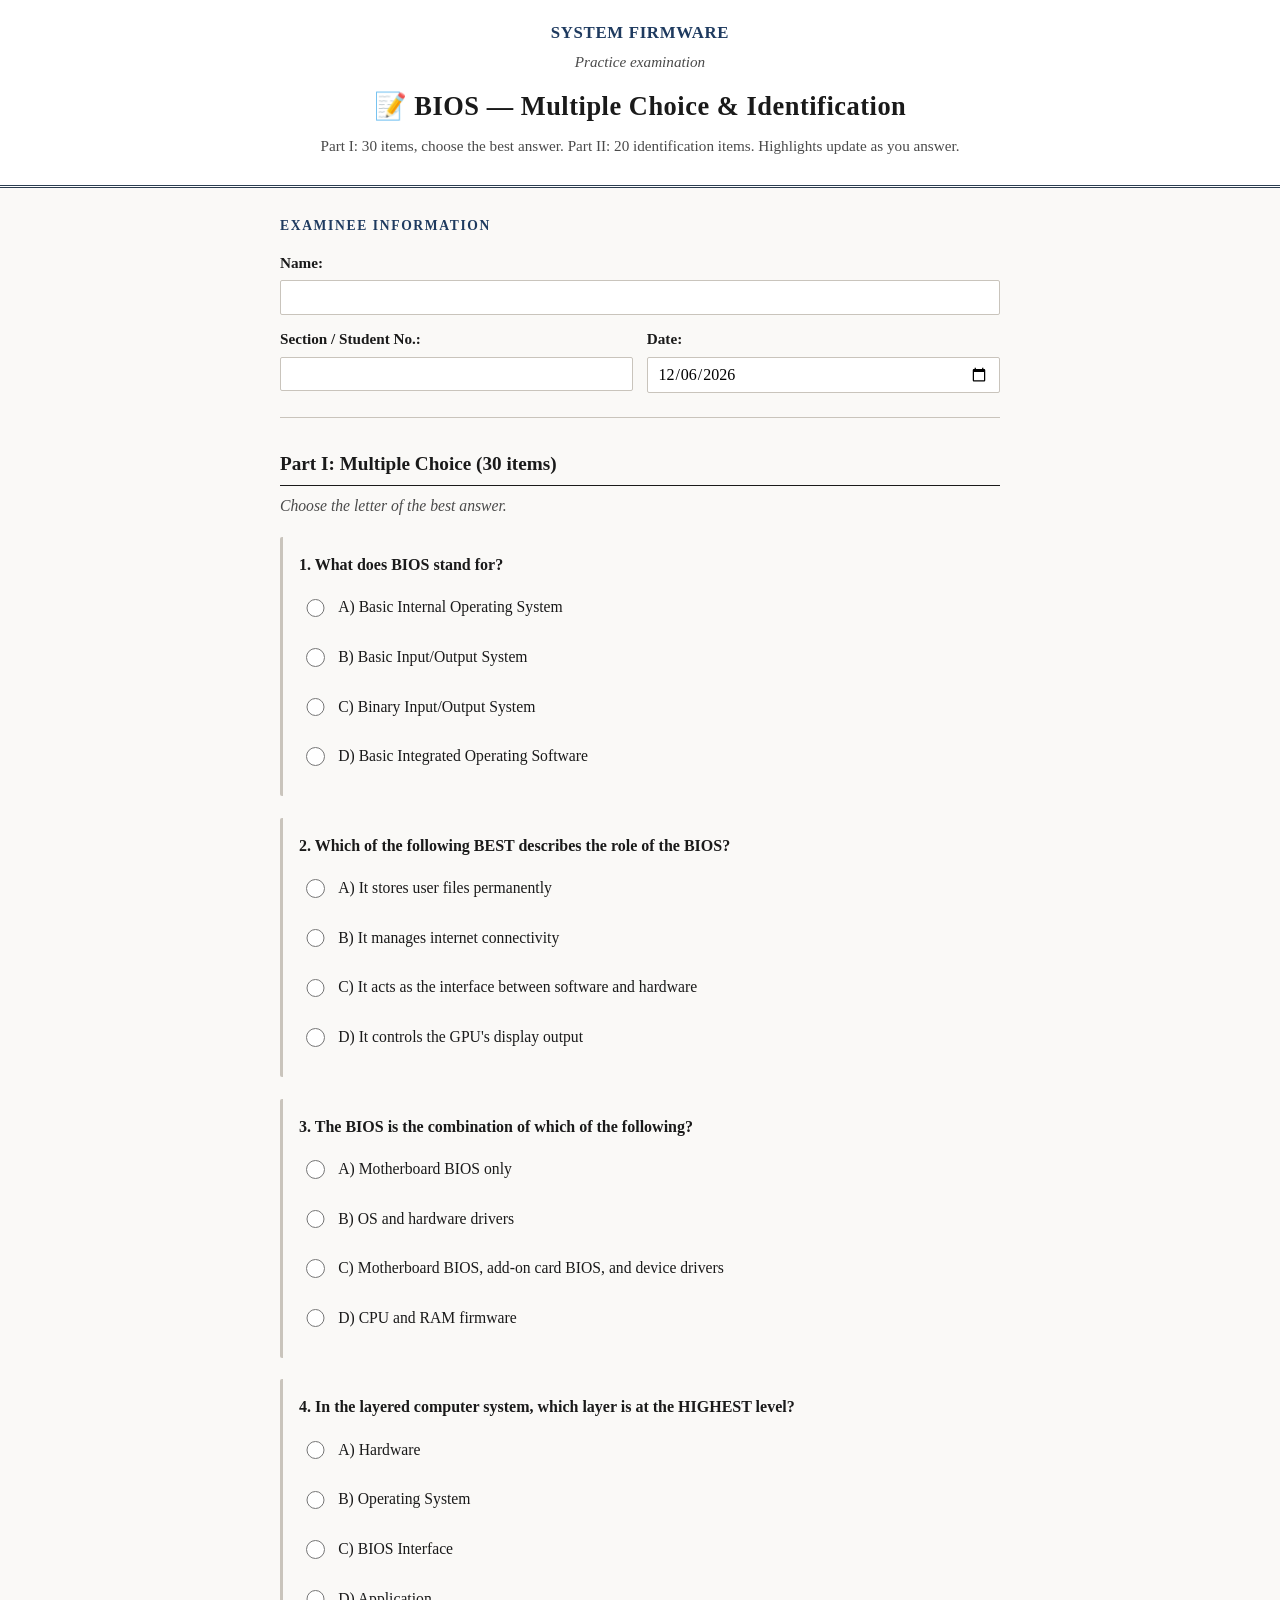
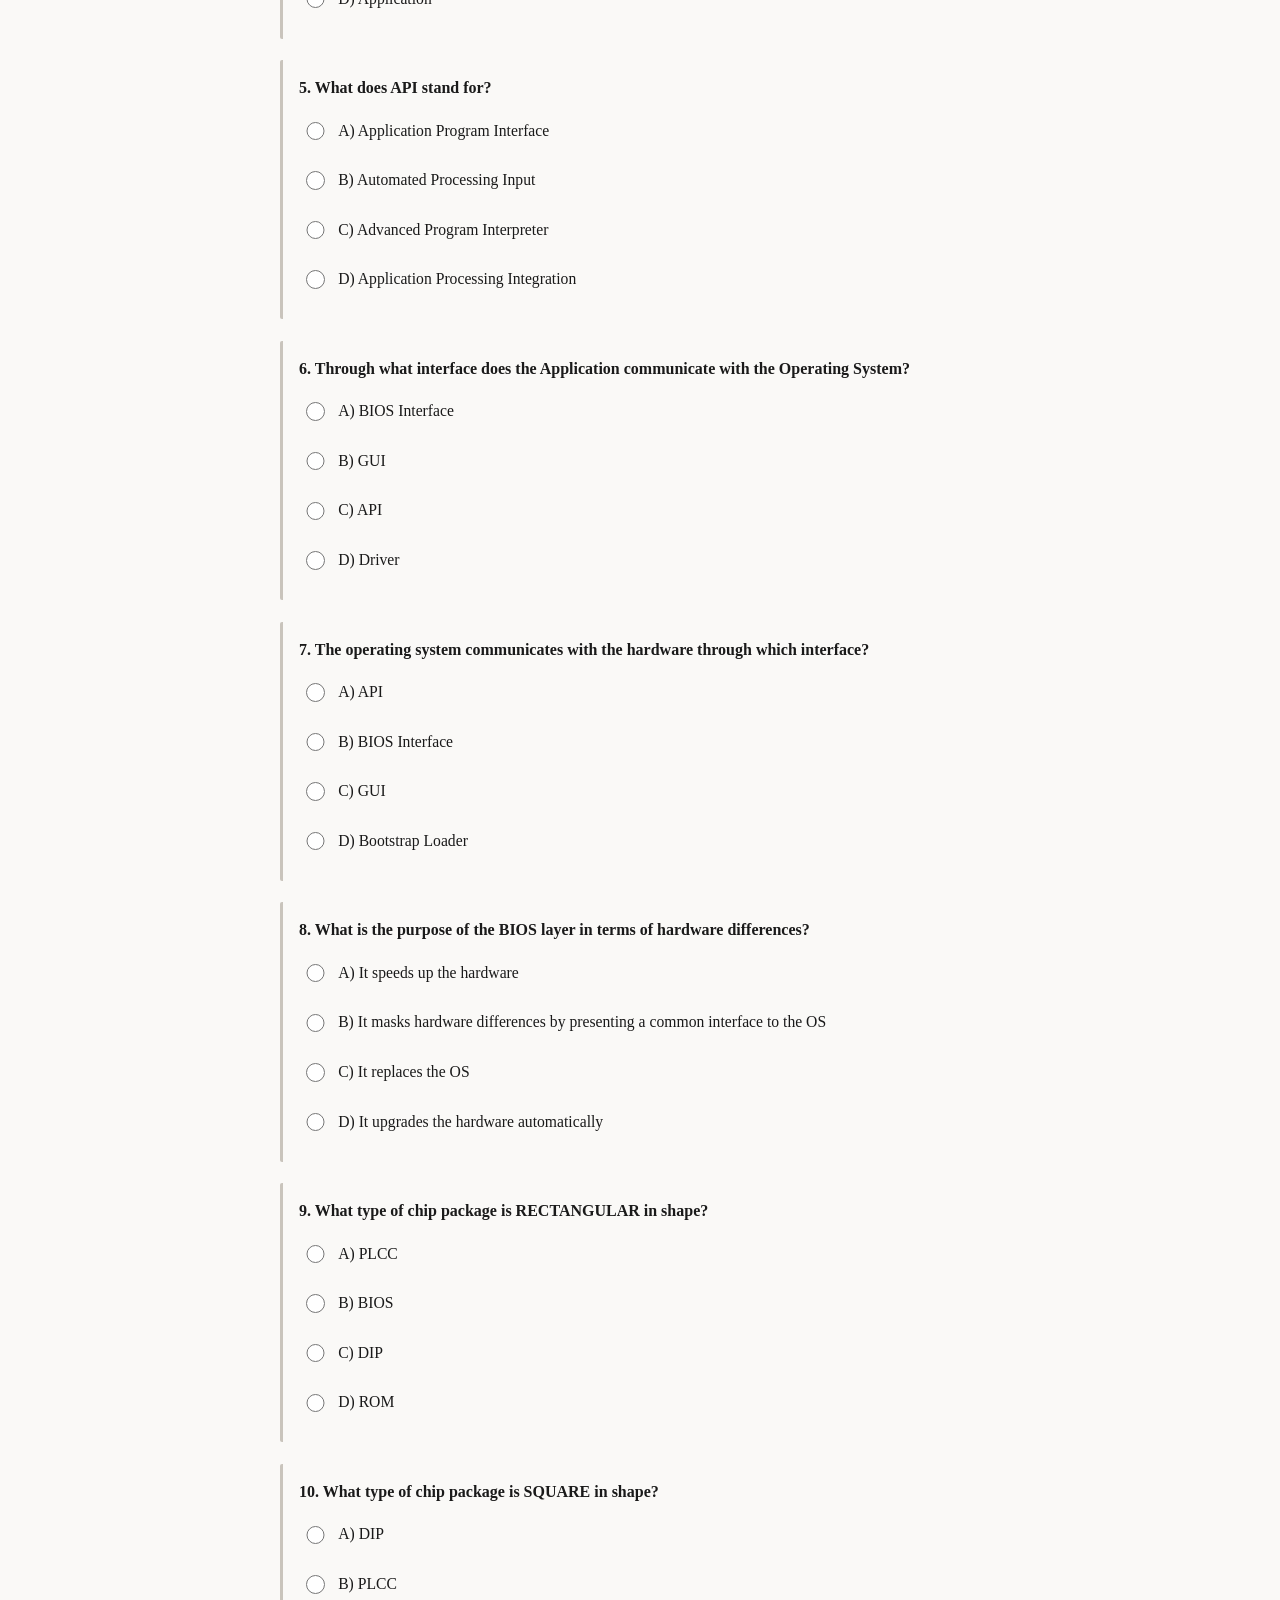
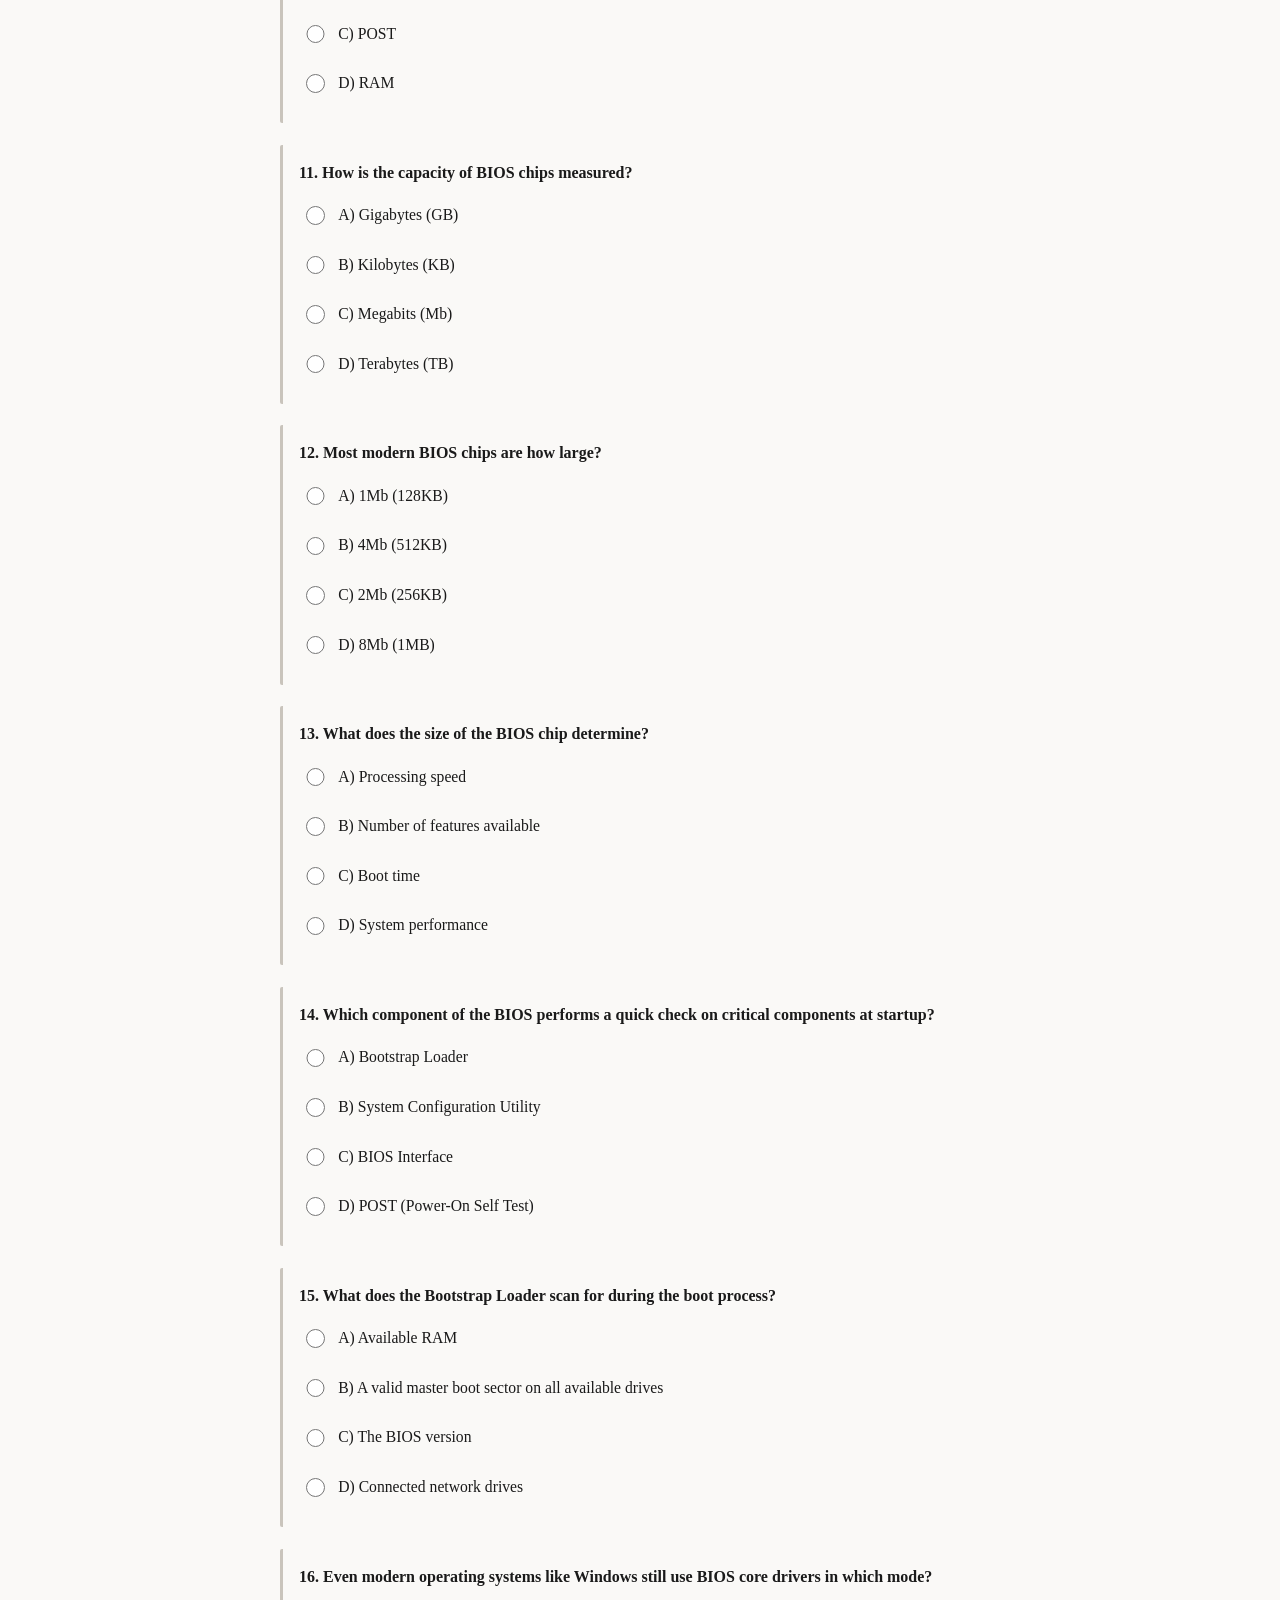
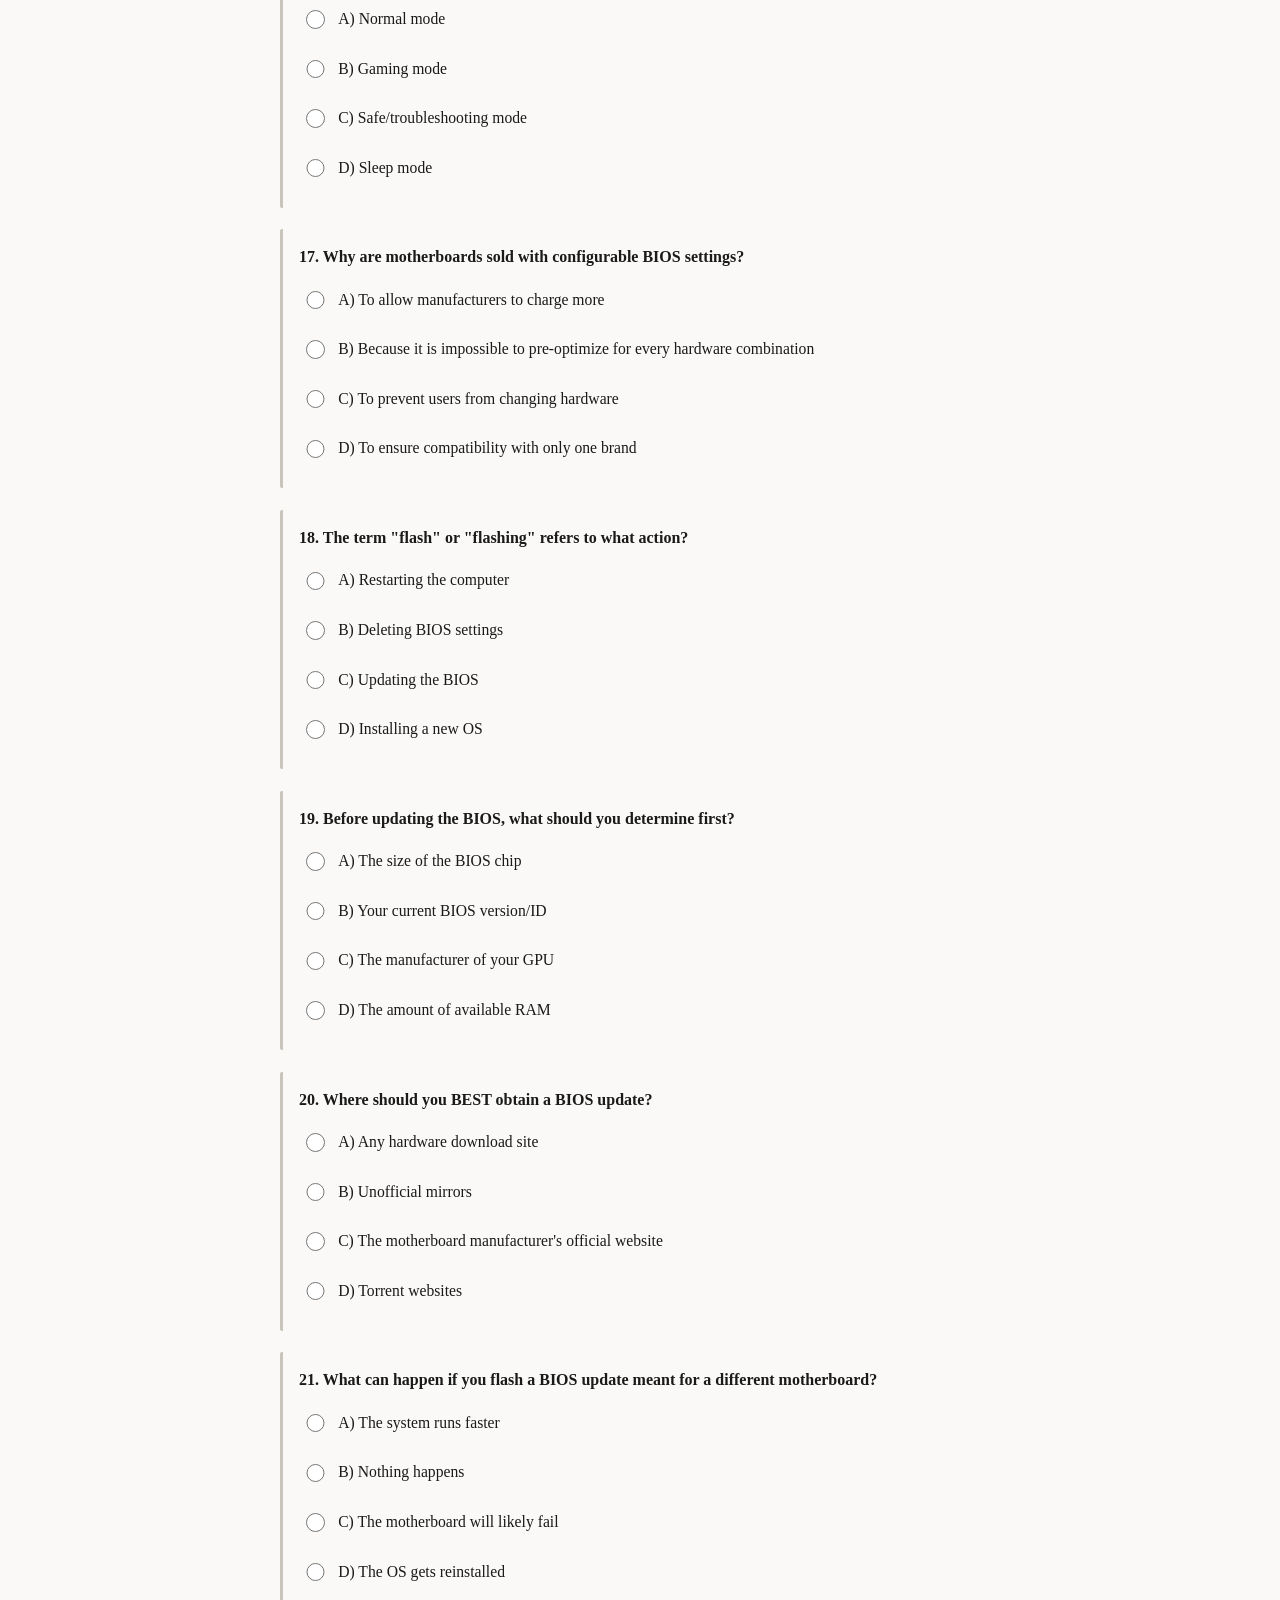
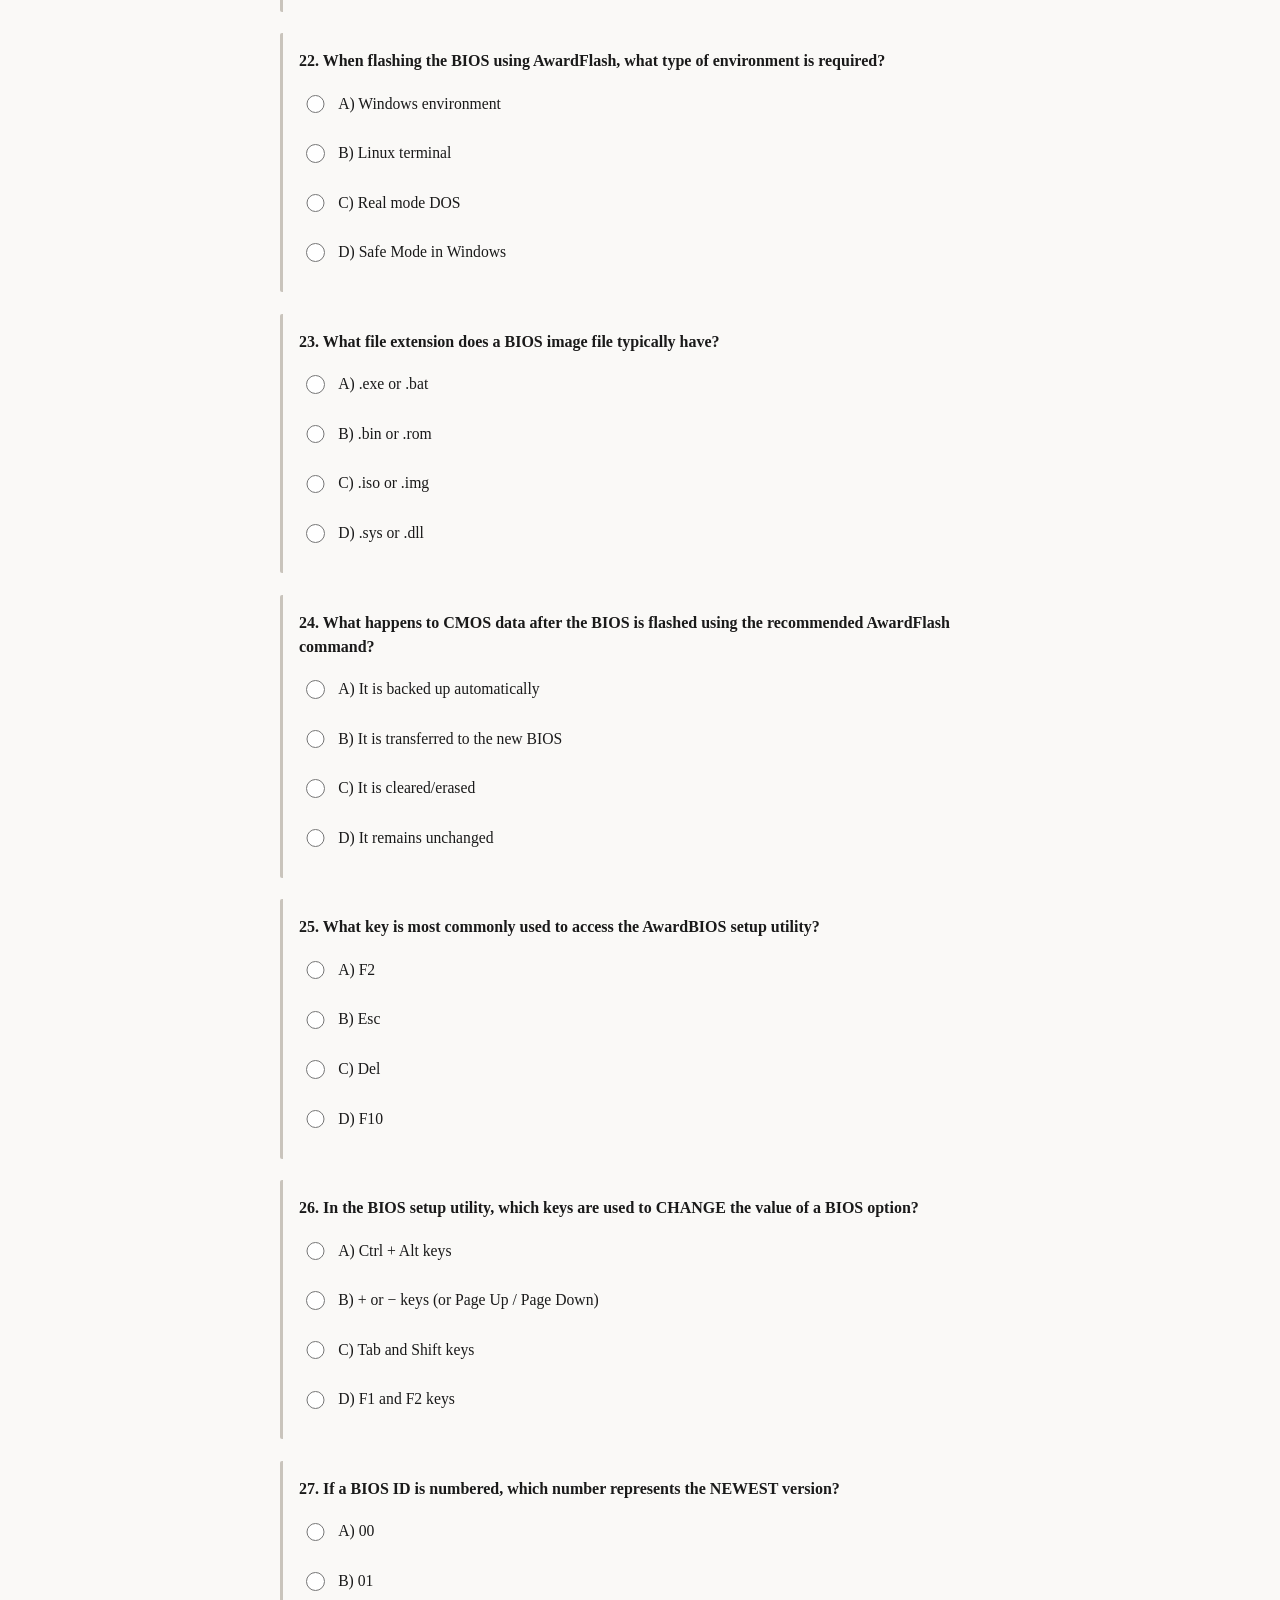
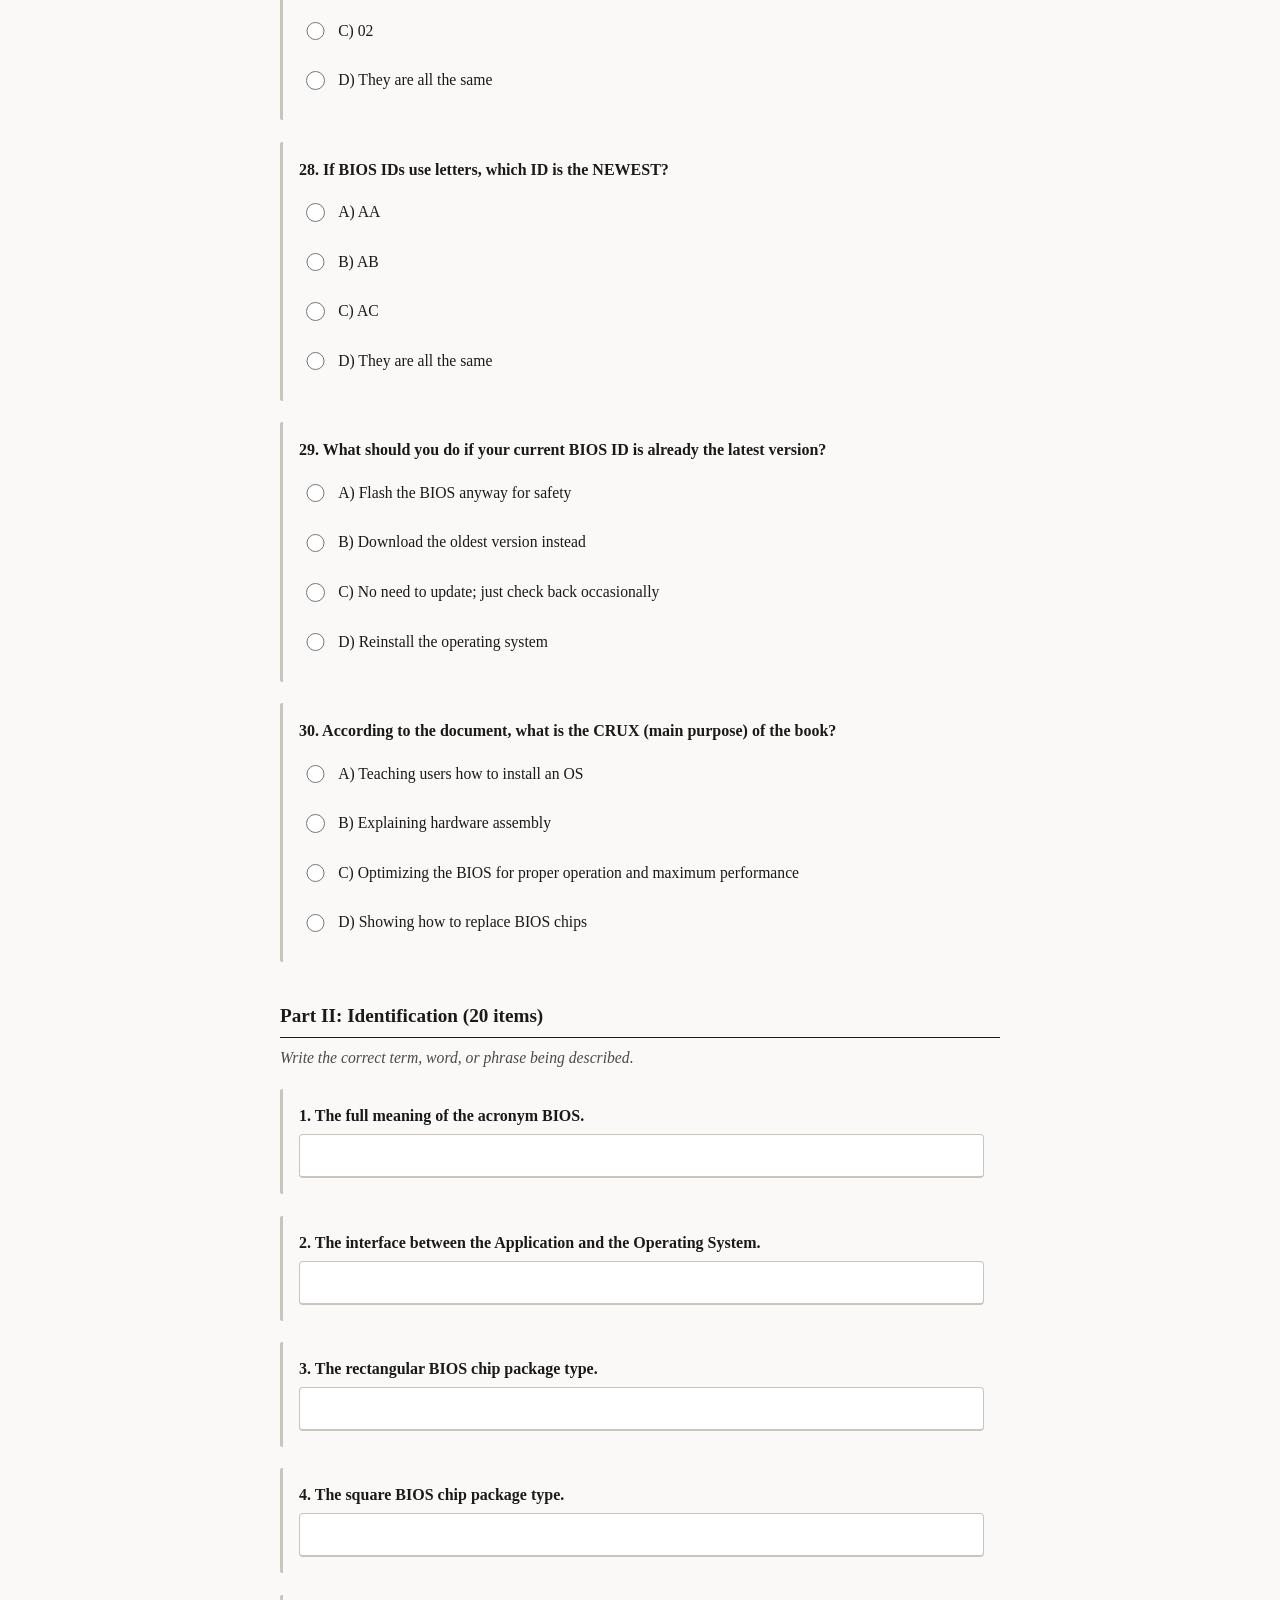
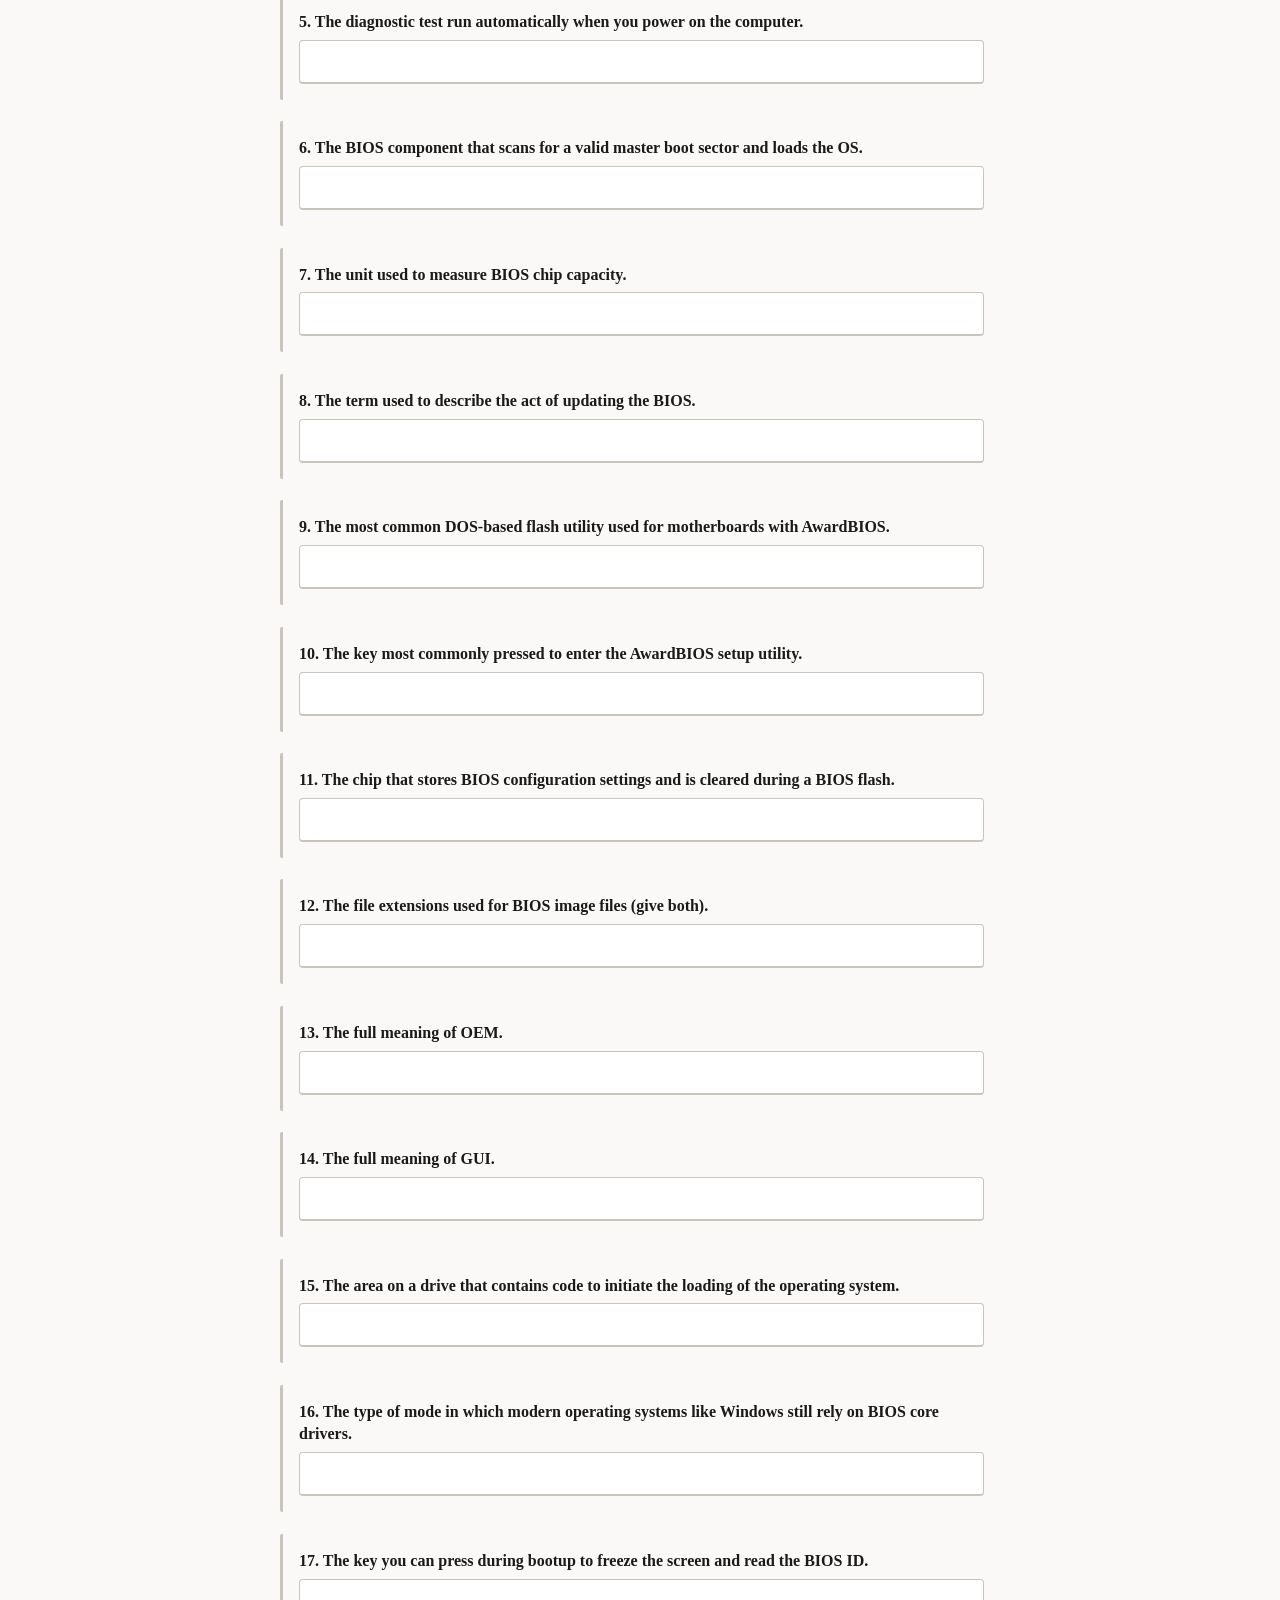
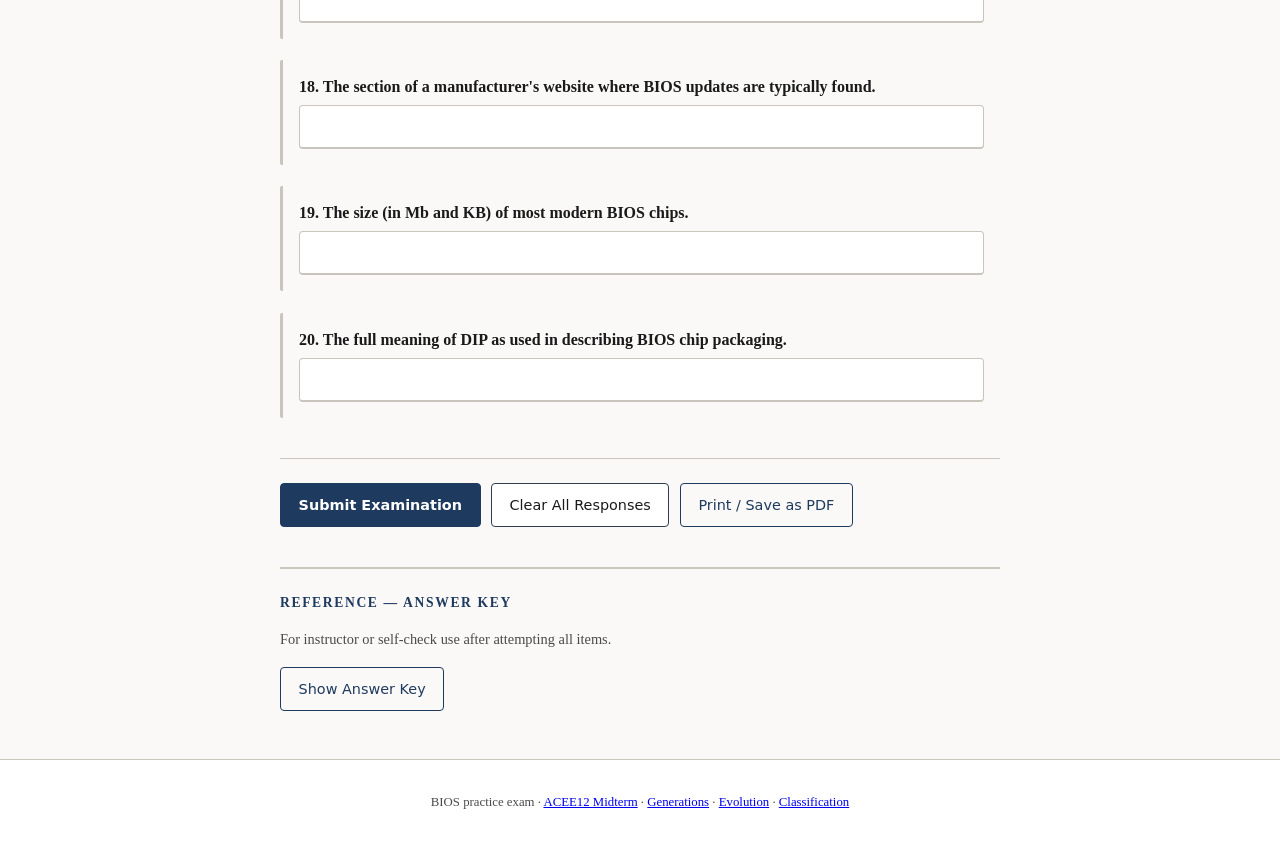
==== bios.html @ 852d2b88 "Add files via upload" ====
<!DOCTYPE html>
<html lang="en">
<head>
  <meta charset="UTF-8" />
  <meta name="viewport" content="width=device-width, initial-scale=1.0, viewport-fit=cover" />
  <meta name="theme-color" content="#1e3a5f" />
  <title>BIOS — Practice Exam (30 MC + 20 ID)</title>
  <link rel="stylesheet" href="styles.css" />
</head>
<body>
  <header class="exam-header">
    <div class="header-inner">
      <p class="course-code">System firmware</p>
      <p class="subtitle">Practice examination</p>
      <h1 class="exam-title">📝 BIOS — Multiple Choice &amp; Identification</h1>
      <p class="instructions-lead">Part I: 30 items, choose the best answer. Part II: 20 identification items. Highlights update as you answer.</p>
    </div>
  </header>

  <main class="exam-main">
    <section class="student-block" aria-labelledby="student-info-heading">
      <h2 id="student-info-heading" class="section-label">Examinee Information</h2>
      <div class="student-grid">
        <label class="field">
          <span>Name:</span>
          <input type="text" name="student_name" id="student_name" autocomplete="name" />
        </label>
        <label class="field">
          <span>Section / Student No.:</span>
          <input type="text" name="student_id" id="student_id" autocomplete="off" />
        </label>
        <label class="field">
          <span>Date:</span>
          <input type="date" name="exam_date" id="exam_date" />
        </label>
      </div>
    </section>

    <form id="exam-form" novalidate>
      <section class="exam-part" aria-labelledby="part1-heading">
        <h2 id="part1-heading" class="part-title">Part I: Multiple Choice (30 items)</h2>
        <p class="part-direction">Choose the letter of the best answer.</p>
        <div id="mc-container" class="questions"></div>
      </section>

      <section class="exam-part" aria-labelledby="part2-heading">
        <h2 id="part2-heading" class="part-title">Part II: Identification (20 items)</h2>
        <p class="part-direction">Write the correct term, word, or phrase being described.</p>
        <div id="id-container" class="questions identification"></div>
      </section>

      <div class="actions">
        <button type="submit" class="btn btn-primary">Submit Examination</button>
        <button type="button" class="btn btn-secondary" id="btn-reset">Clear All Responses</button>
        <button type="button" class="btn btn-outline" id="btn-print">Print / Save as PDF</button>
      </div>
    </form>

    <section id="results-panel" class="results-panel hidden" aria-live="polite">
      <h2 class="part-title">Examination Summary</h2>
      <p id="results-summary" class="results-summary"></p>
      <div id="results-detail" class="results-detail"></div>
    </section>

    <section class="answer-key-section" aria-labelledby="key-heading">
      <h2 id="key-heading" class="section-label">Reference — Answer Key</h2>
      <p class="key-note">For instructor or self-check use after attempting all items.</p>
      <button type="button" class="btn btn-outline" id="btn-toggle-key">Show Answer Key</button>
      <div id="answer-key-content" class="answer-key-content hidden"></div>
    </section>
  </main>

  <footer class="exam-footer">
    <p>
      BIOS practice exam &middot;
      <a href="index.html">ACEE12 Midterm</a> &middot;
      <a href="generations.html">Generations</a> &middot;
      <a href="evolution.html">Evolution</a> &middot;
      <a href="classification.html">Classification</a>
    </p>
  </footer>

  <script src="exam-bios.js"></script>
</body>
</html>
---- styles.css ----
/* Formal academic examination layout */

:root {
  --ink: #1a1a1a;
  --muted: #4a4a4a;
  --border: #2c3e50;
  --accent: #1e3a5f;
  --paper: #faf9f7;
  --rule: #c9c4bc;
  --success: #1b5e20;
  --error: #8b1538;
  --glow-green: rgba(46, 125, 50, 0.55);
  --glow-red: rgba(198, 40, 40, 0.55);
}

*,
*::before,
*::after {
  box-sizing: border-box;
}

html {
  font-size: 100%;
  -webkit-text-size-adjust: 100%;
  overflow-x: hidden;
}

body {
  margin: 0;
  font-family: "Georgia", "Times New Roman", Times, serif;
  color: var(--ink);
  background: var(--paper);
  line-height: 1.5;
  overflow-x: hidden;
  padding-left: env(safe-area-inset-left, 0);
  padding-right: env(safe-area-inset-right, 0);
  padding-bottom: env(safe-area-inset-bottom, 0);
}

.exam-header {
  border-bottom: 3px double var(--border);
  background: #fff;
  padding: 2rem clamp(0.875rem, 4vw, 1.5rem) 1.75rem;
  padding-top: max(1.25rem, env(safe-area-inset-top, 0));
}

.header-inner {
  max-width: 48rem;
  margin: 0 auto;
  text-align: center;
}

.course-code {
  margin: 0;
  font-size: 1.05rem;
  font-weight: 700;
  letter-spacing: 0.04em;
  text-transform: uppercase;
  color: var(--accent);
}

.subtitle {
  margin: 0.35rem 0 0;
  font-size: 0.95rem;
  font-style: italic;
  color: var(--muted);
}

.exam-title {
  margin: 1rem 0 0.75rem;
  font-size: clamp(1.2rem, 4.8vw + 0.5rem, 1.65rem);
  font-weight: 700;
  letter-spacing: 0.02em;
  border: none;
  line-height: 1.25;
  hyphens: auto;
  overflow-wrap: break-word;
}

.instructions-lead {
  margin: 0;
  font-size: clamp(0.88rem, 2.5vw, 0.95rem);
  color: var(--muted);
  max-width: 40rem;
  margin-left: auto;
  margin-right: auto;
  line-height: 1.45;
  overflow-wrap: break-word;
}

.exam-main {
  max-width: 48rem;
  margin: 0 auto;
  padding: 1.75rem clamp(0.875rem, 4vw, 1.5rem) 3rem;
  width: 100%;
}

.student-block {
  margin-bottom: 2rem;
  padding-bottom: 1.5rem;
  border-bottom: 1px solid var(--rule);
}

.section-label {
  font-size: 0.85rem;
  text-transform: uppercase;
  letter-spacing: 0.12em;
  color: var(--accent);
  margin: 0 0 1rem;
  font-weight: 700;
}

.student-grid {
  display: grid;
  gap: 0.85rem;
}

@media (min-width: 36rem) {
  .student-grid {
    grid-template-columns: 1fr 1fr;
  }

  .student-grid .field:first-child {
    grid-column: 1 / -1;
  }
}

.field {
  display: flex;
  flex-direction: column;
  gap: 0.35rem;
  font-size: 0.95rem;
}

.field span {
  font-weight: 600;
}

.field input {
  font-family: inherit;
  font-size: 1rem;
  padding: 0.45rem 0.6rem;
  border: 1px solid var(--rule);
  border-radius: 2px;
  background: #fff;
}

.field input:focus {
  outline: 2px solid var(--accent);
  outline-offset: 1px;
}

.exam-part {
  margin-bottom: 2.5rem;
}

.part-title {
  font-size: 1.2rem;
  margin: 0 0 0.35rem;
  padding-bottom: 0.35rem;
  border-bottom: 1px solid var(--ink);
  font-weight: 700;
}

.part-direction {
  margin: 0.5rem 0 1.25rem;
  font-style: italic;
  color: var(--muted);
  font-size: 0.98rem;
}

.questions {
  display: flex;
  flex-direction: column;
  gap: 1.35rem;
}

.mc-item,
.id-item {
  padding: 1rem 1rem 1rem 0;
  border-left: 3px solid var(--rule);
  padding-left: 1rem;
  border-radius: 2px;
  transition: box-shadow 0.35s ease, border-left-color 0.35s ease, background-color 0.35s ease;
}

.mc-item.answer-correct,
.id-item.answer-correct {
  border-left-color: #2e7d32;
  background-color: rgba(46, 125, 50, 0.06);
  box-shadow:
    0 0 0 1px rgba(46, 125, 50, 0.35),
    0 0 20px 4px var(--glow-green),
    0 0 40px 8px rgba(46, 125, 50, 0.15);
  animation: glow-green-pulse 2s ease-in-out infinite;
}

.mc-item.answer-incorrect,
.id-item.answer-incorrect {
  border-left-color: #c62828;
  background-color: rgba(198, 40, 40, 0.06);
  box-shadow:
    0 0 0 1px rgba(198, 40, 40, 0.4),
    0 0 20px 4px var(--glow-red),
    0 0 40px 8px rgba(198, 40, 40, 0.18);
  animation: glow-red-pulse 2s ease-in-out infinite;
}

@keyframes glow-green-pulse {
  0%,
  100% {
    box-shadow:
      0 0 0 1px rgba(46, 125, 50, 0.35),
      0 0 16px 3px var(--glow-green),
      0 0 32px 6px rgba(46, 125, 50, 0.12);
  }
  50% {
    box-shadow:
      0 0 0 1px rgba(46, 125, 50, 0.45),
      0 0 24px 6px rgba(46, 125, 50, 0.65),
      0 0 48px 10px rgba(46, 125, 50, 0.2);
  }
}

@keyframes glow-red-pulse {
  0%,
  100% {
    box-shadow:
      0 0 0 1px rgba(198, 40, 40, 0.4),
      0 0 16px 3px var(--glow-red),
      0 0 32px 6px rgba(198, 40, 40, 0.14);
  }
  50% {
    box-shadow:
      0 0 0 1px rgba(198, 40, 40, 0.5),
      0 0 24px 6px rgba(198, 40, 40, 0.7),
      0 0 48px 10px rgba(198, 40, 40, 0.22);
  }
}

.mc-stem {
  margin: 0 0 0.65rem;
  font-weight: 600;
  overflow-wrap: break-word;
  hyphens: auto;
}

.mc-options {
  display: flex;
  flex-direction: column;
  gap: 0.35rem;
}

.mc-options label {
  display: flex;
  align-items: flex-start;
  gap: 0.65rem;
  cursor: pointer;
  font-size: clamp(0.9rem, 2.8vw, 0.98rem);
  padding: 0.5rem 0.35rem 0.5rem 0.15rem;
  margin: 0 -0.15rem 0 0;
  min-height: 2.75rem;
  touch-action: manipulation;
  -webkit-tap-highlight-color: rgba(30, 58, 95, 0.12);
  border-radius: 4px;
}

.mc-options label:active {
  background: rgba(30, 58, 95, 0.06);
}

.mc-options input {
  margin-top: 0.2rem;
  flex-shrink: 0;
  width: 1.15rem;
  height: 1.15rem;
  accent-color: var(--accent);
}

.mc-options span {
  overflow-wrap: break-word;
  min-width: 0;
}

.identification .id-item label {
  display: block;
  font-weight: 600;
  margin-bottom: 0.4rem;
  overflow-wrap: break-word;
  hyphens: auto;
  line-height: 1.4;
}

.identification .id-item input[type="text"] {
  width: 100%;
  max-width: 100%;
  font-family: inherit;
  font-size: 1rem;
  padding: 0.55rem 0.65rem;
  min-height: 2.75rem;
  border: 1px solid var(--rule);
  border-bottom-width: 2px;
  border-radius: 4px;
  background: #fff;
}

.identification .id-item input:focus {
  outline: 2px solid var(--accent);
  outline-offset: 0;
}

.actions {
  display: flex;
  flex-wrap: wrap;
  gap: 0.65rem;
  margin: 2rem 0;
  padding-top: 1.5rem;
  border-top: 1px solid var(--rule);
}

.btn {
  font-family: "Segoe UI", system-ui, sans-serif;
  font-size: 0.9rem;
  padding: 0.6rem 1.1rem;
  min-height: 2.75rem;
  border-radius: 4px;
  cursor: pointer;
  border: 1px solid var(--border);
  touch-action: manipulation;
  -webkit-tap-highlight-color: rgba(30, 58, 95, 0.15);
}

.btn-primary {
  background: var(--accent);
  color: #fff;
  border-color: var(--accent);
  font-weight: 600;
}

.btn-primary:hover {
  background: #152d49;
}

.btn-secondary {
  background: #fff;
  color: var(--ink);
}

.btn-outline {
  background: transparent;
  color: var(--accent);
  border-color: var(--accent);
}

.results-panel {
  margin-top: 1.5rem;
  padding: 1.25rem 1.25rem 1.5rem;
  border: 1px solid var(--border);
  background: #fff;
}

.results-panel.hidden {
  display: none;
}

.results-summary {
  font-size: 1.05rem;
  margin: 0 0 1rem;
  font-weight: 600;
}

.results-detail {
  font-size: 0.92rem;
  overflow-x: auto;
  -webkit-overflow-scrolling: touch;
  max-width: 100%;
}

.results-detail h3 {
  font-size: 0.95rem;
  margin: 1.25rem 0 0.5rem;
  font-family: "Segoe UI", system-ui, sans-serif;
  font-weight: 600;
}

.results-detail h3:first-child {
  margin-top: 0;
}

.results-detail table {
  width: 100%;
  min-width: 16rem;
  border-collapse: collapse;
  margin-top: 0.75rem;
}

.results-detail th,
.results-detail td {
  text-align: left;
  padding: 0.45rem 0.5rem;
  border: 1px solid var(--rule);
  overflow-wrap: anywhere;
  word-break: break-word;
}

.results-detail th {
  background: #eef1f4;
  font-family: "Segoe UI", system-ui, sans-serif;
  font-size: 0.8rem;
}

.correct {
  color: var(--success);
}

.incorrect {
  color: var(--error);
}

.answer-key-section {
  margin-top: 2.5rem;
  padding-top: 1.5rem;
  border-top: 2px solid var(--rule);
}

.key-note {
  font-size: 0.9rem;
  color: var(--muted);
  margin: 0 0 1rem;
}

.answer-key-content {
  margin-top: 1rem;
  padding: 1rem;
  background: #fff;
  border: 1px solid var(--rule);
  font-size: 0.9rem;
}

.answer-key-content.hidden {
  display: none;
}

.key-grid {
  display: grid;
  grid-template-columns: repeat(auto-fill, minmax(min(100%, 7.5rem), 1fr));
  gap: 0.35rem 0.75rem;
}

.key-grid div {
  padding: 0.2rem 0;
  border-bottom: 1px dotted var(--rule);
}

.exam-footer {
  text-align: center;
  padding: 1.25rem clamp(0.75rem, 3vw, 1.5rem);
  font-size: clamp(0.75rem, 2.5vw, 0.8rem);
  color: var(--muted);
  border-top: 1px solid var(--rule);
  background: #fff;
  line-height: 1.6;
  overflow-wrap: break-word;
}

.exam-footer a {
  word-break: break-word;
}

@media (max-width: 36rem) {
  .course-code {
    font-size: 0.82rem;
    letter-spacing: 0.03em;
  }

  .subtitle {
    font-size: 0.88rem;
  }

  .part-title {
    font-size: 1.08rem;
  }

  .part-direction {
    font-size: 0.9rem;
  }

  .mc-item,
  .id-item {
    padding-left: 0.75rem;
    padding-right: 0;
    margin-inline: 0;
  }

  .mc-item.answer-correct,
  .id-item.answer-correct {
    animation: none;
    box-shadow:
      0 0 0 1px rgba(46, 125, 50, 0.35),
      0 0 14px 3px var(--glow-green);
  }

  .mc-item.answer-incorrect,
  .id-item.answer-incorrect {
    animation: none;
    box-shadow:
      0 0 0 1px rgba(198, 40, 40, 0.4),
      0 0 14px 3px var(--glow-red);
  }

  .actions {
    flex-direction: column;
    align-items: stretch;
  }

  .actions .btn {
    width: 100%;
    justify-content: center;
  }

  .results-panel {
    padding: 1rem;
  }

  .results-detail th,
  .results-detail td {
    font-size: 0.8rem;
    padding: 0.35rem 0.4rem;
  }

  .field input,
  .identification .id-item input[type="text"] {
    font-size: 16px;
  }

  .key-grid {
    grid-template-columns: 1fr;
  }

  .answer-key-content {
    padding: 0.75rem;
    font-size: 0.85rem;
  }
}

@media (prefers-reduced-motion: reduce) {
  .mc-item,
  .id-item {
    transition: none;
  }

  .mc-item.answer-correct,
  .id-item.answer-correct,
  .mc-item.answer-incorrect,
  .id-item.answer-incorrect {
    animation: none;
  }
}

@media print {
  .actions,
  #btn-toggle-key {
    display: none !important;
  }

  body {
    background: #fff;
  }

  .mc-options input {
    print-color-adjust: exact;
    -webkit-print-color-adjust: exact;
  }

  .mc-item.answer-correct,
  .id-item.answer-correct,
  .mc-item.answer-incorrect,
  .id-item.answer-incorrect {
    animation: none;
    box-shadow: none;
  }

  .mc-item.answer-correct,
  .id-item.answer-correct {
    border-left: 4px solid #2e7d32;
    background: rgba(46, 125, 50, 0.08);
  }

  .mc-item.answer-incorrect,
  .id-item.answer-incorrect {
    border-left: 4px solid #c62828;
    background: rgba(198, 40, 40, 0.08);
  }
}
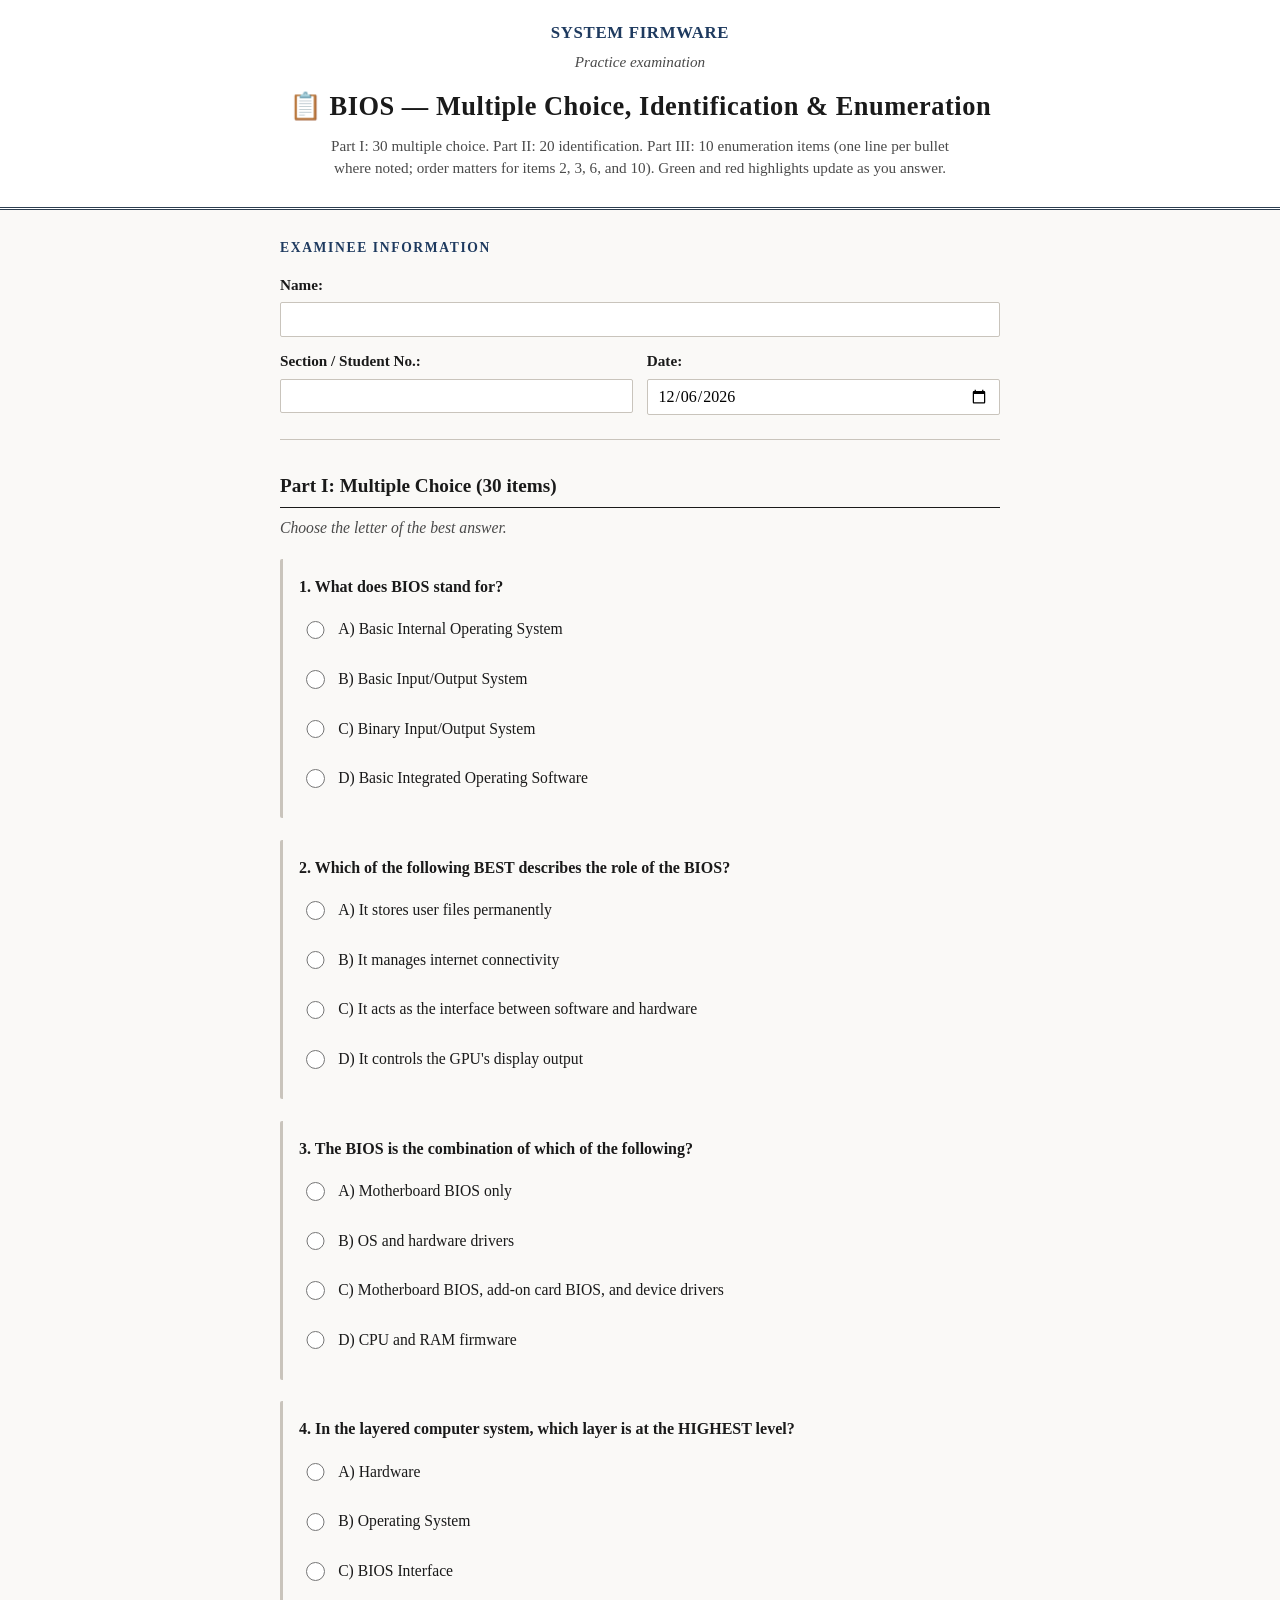
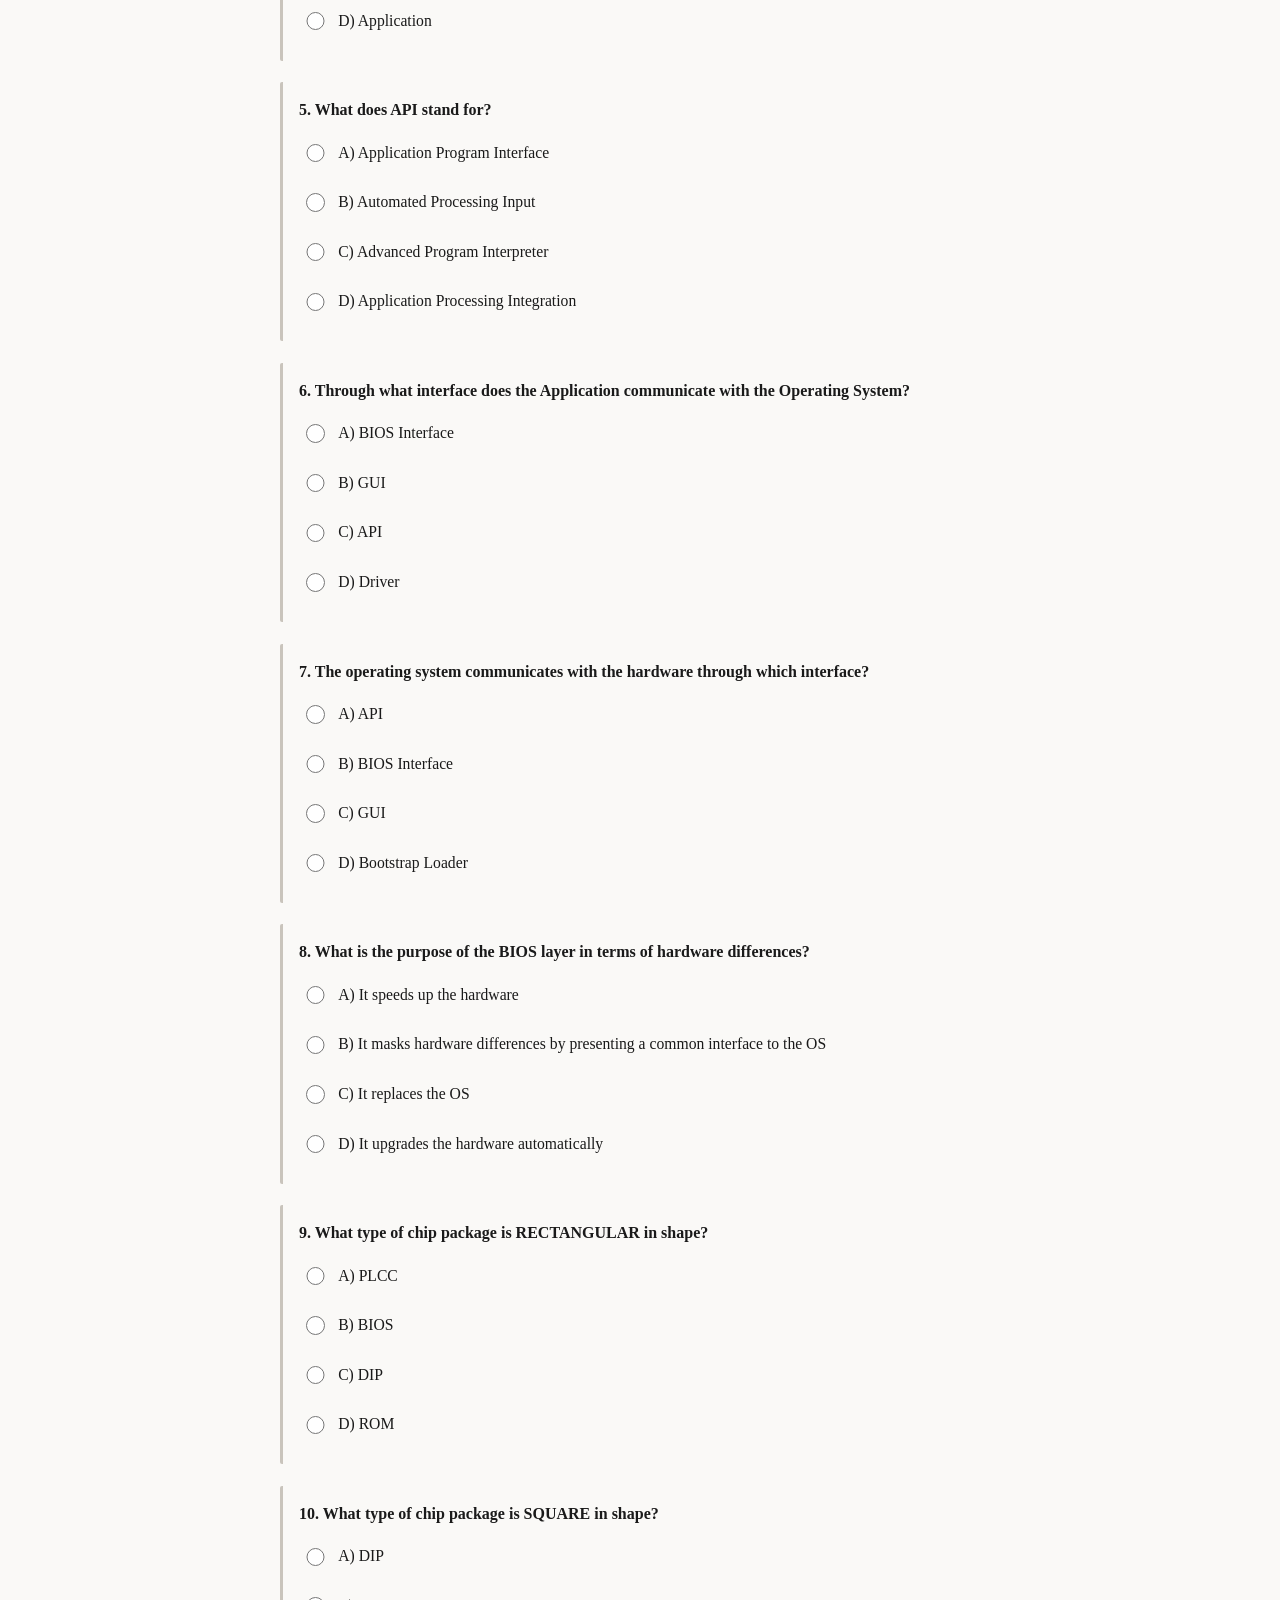
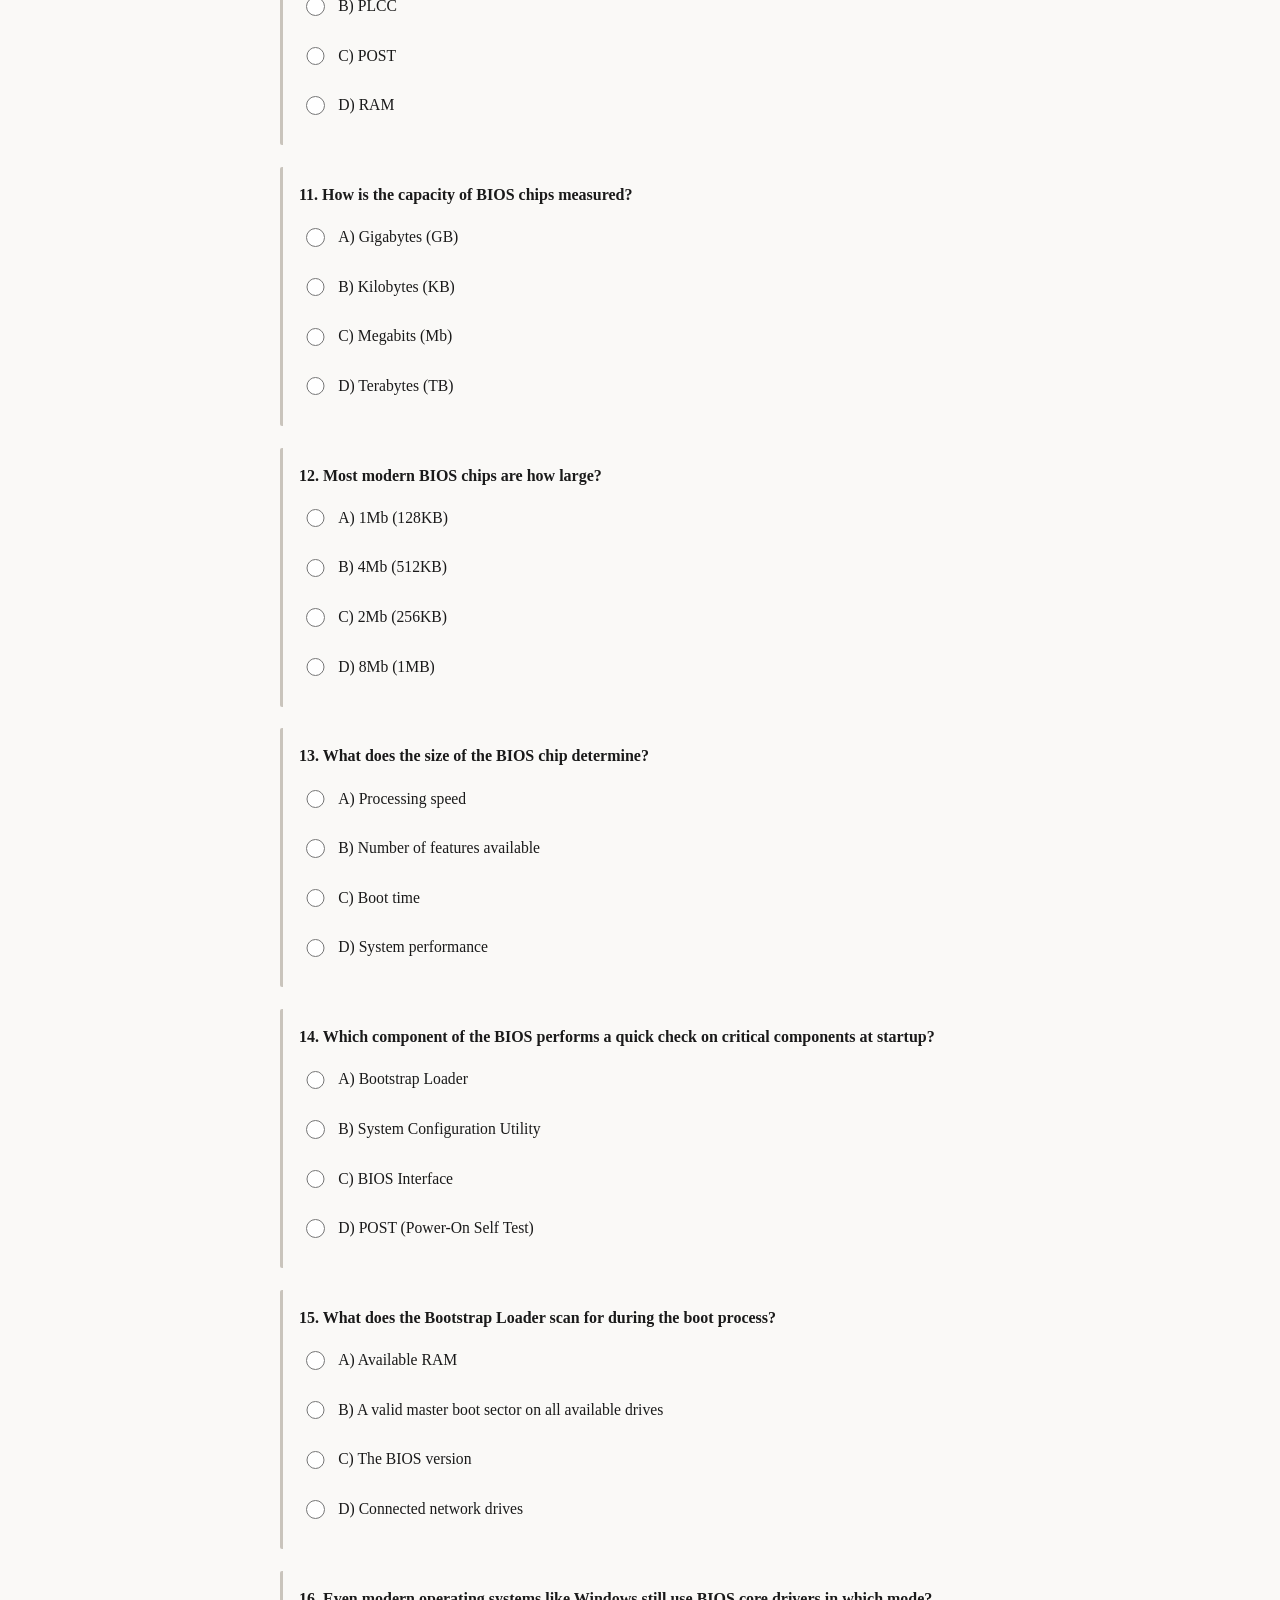
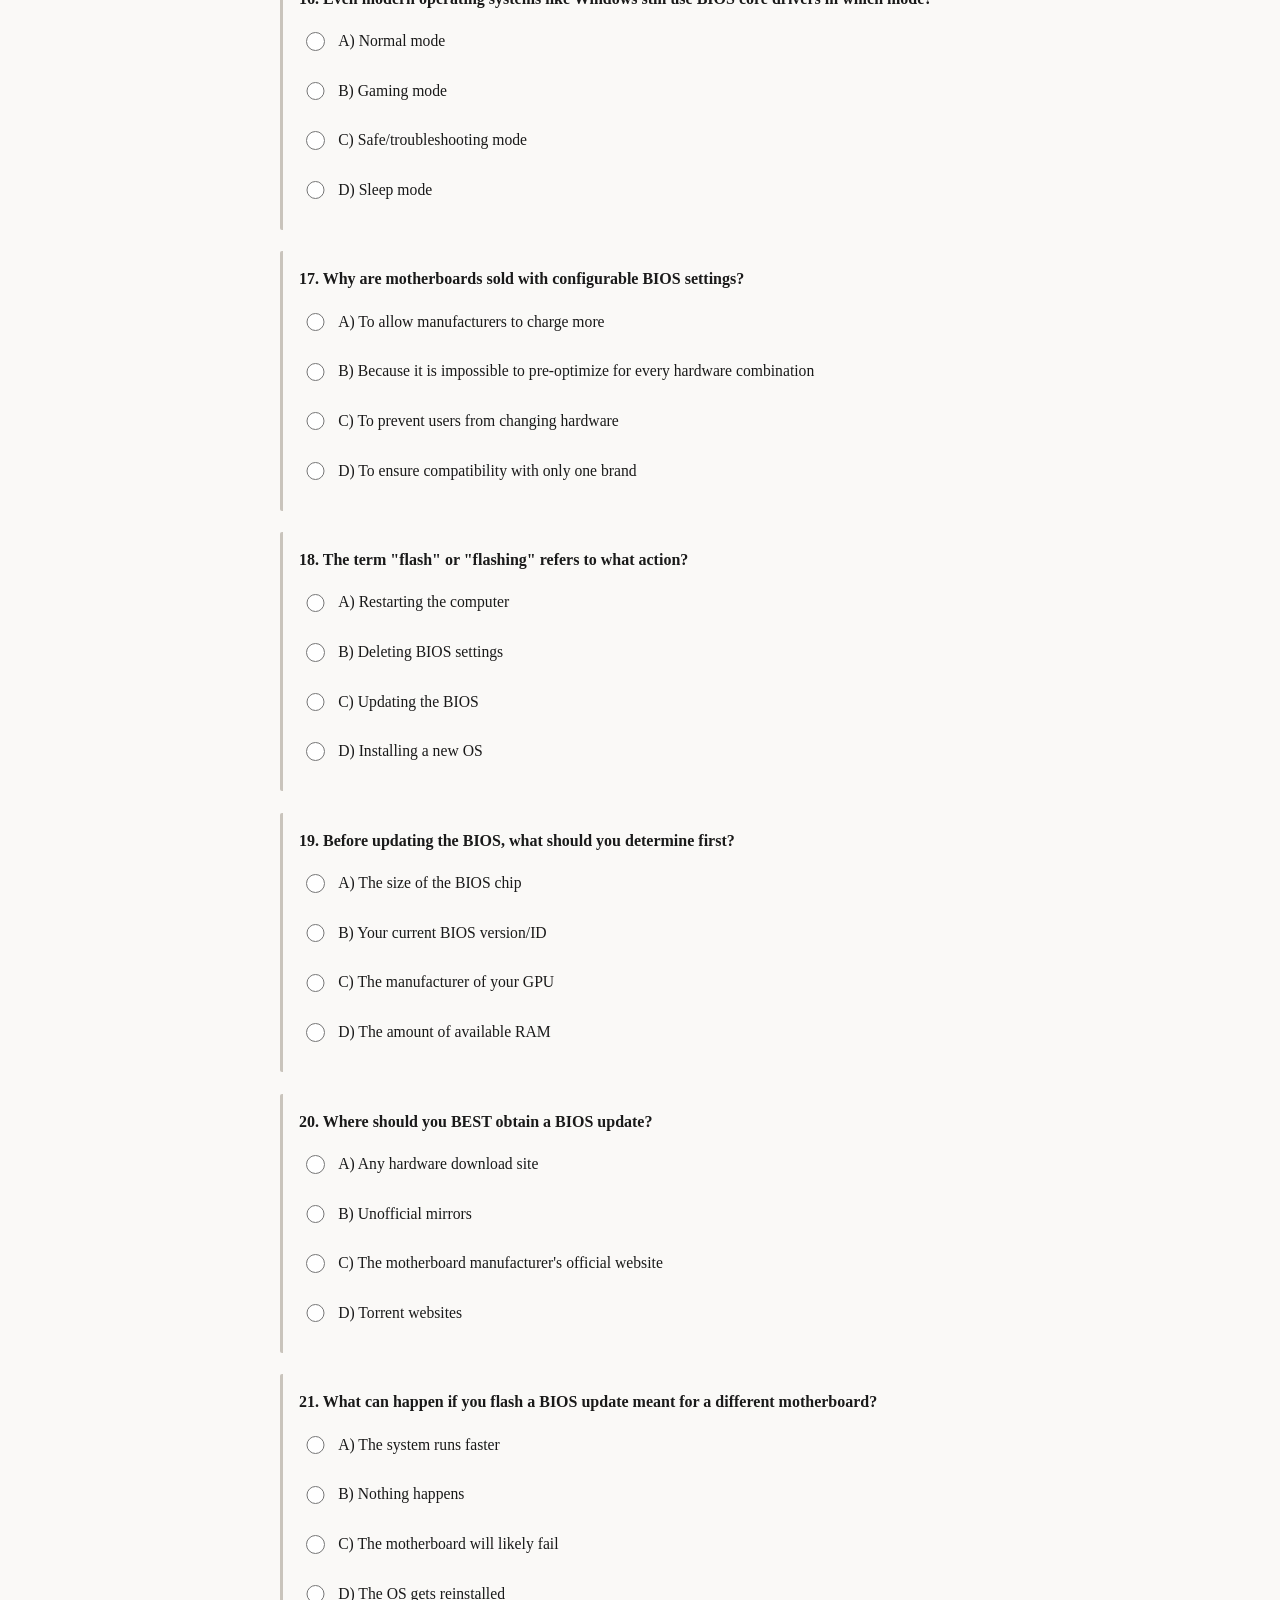
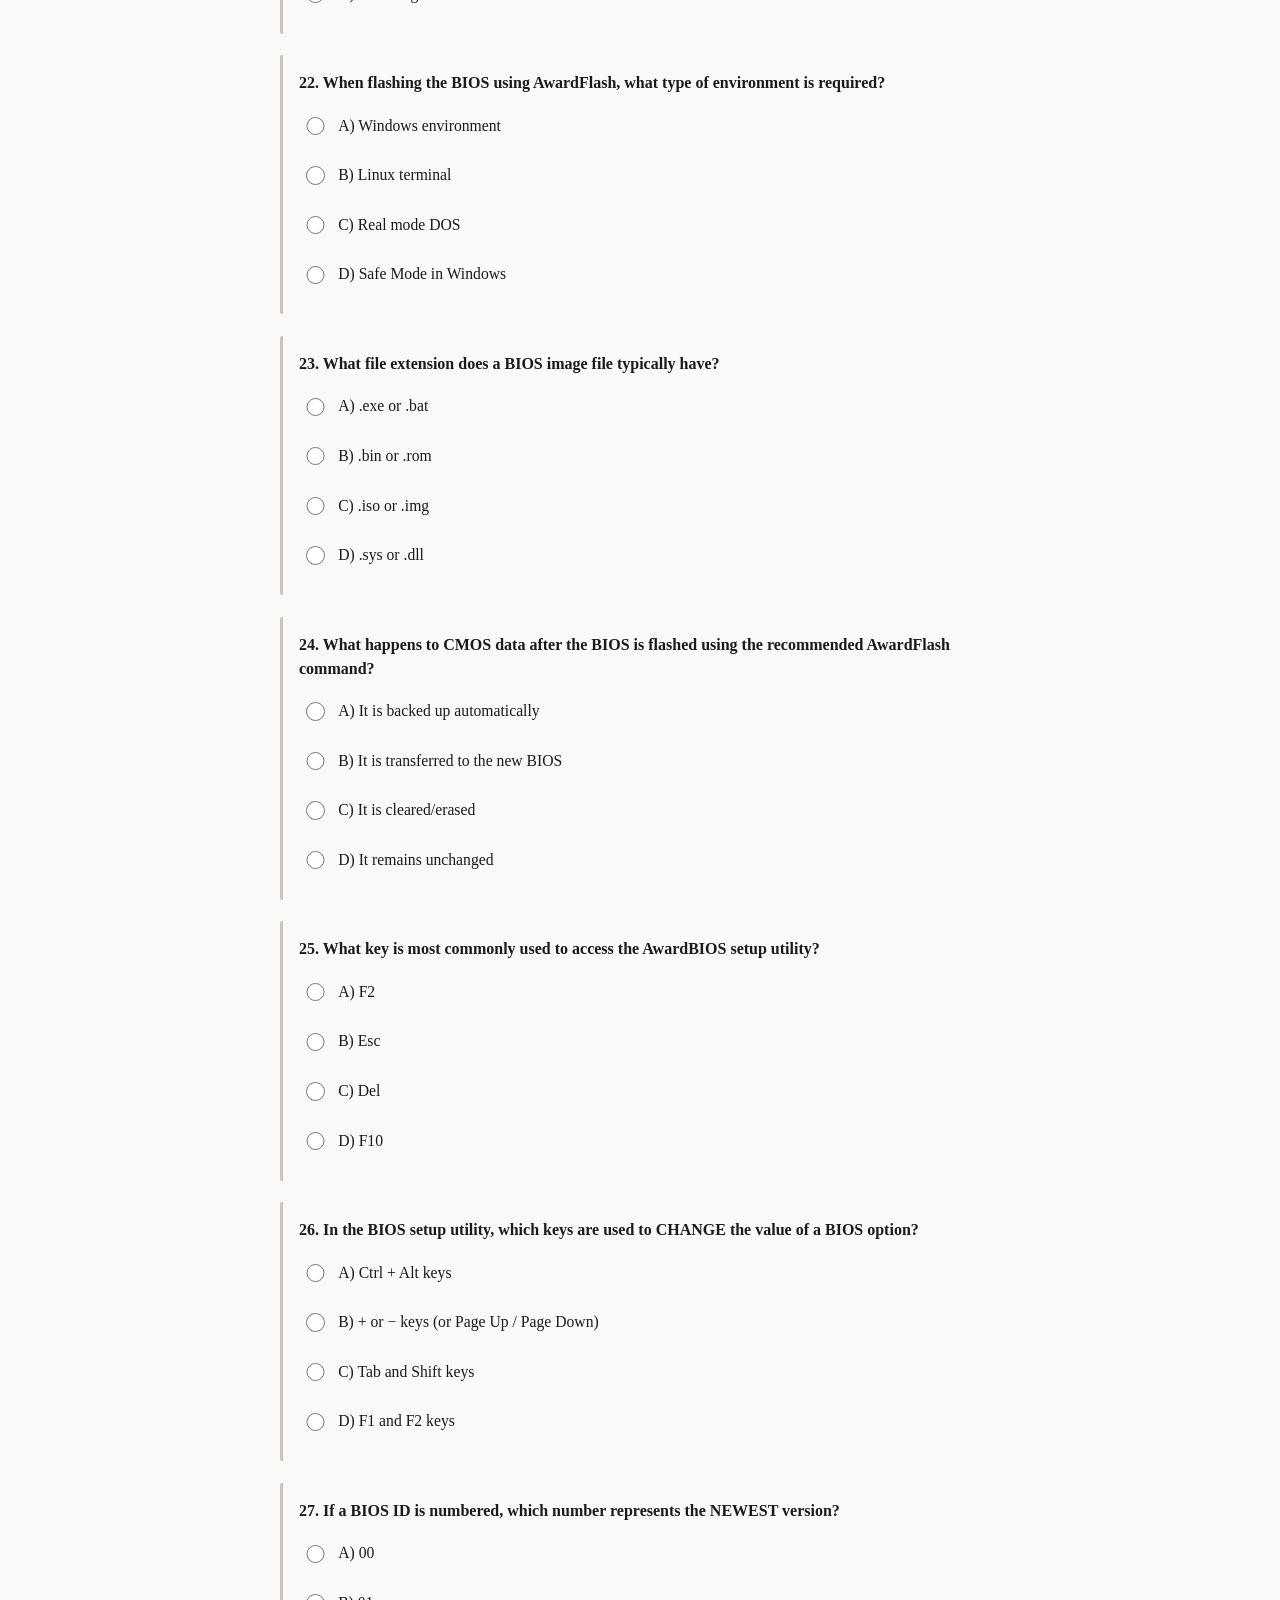
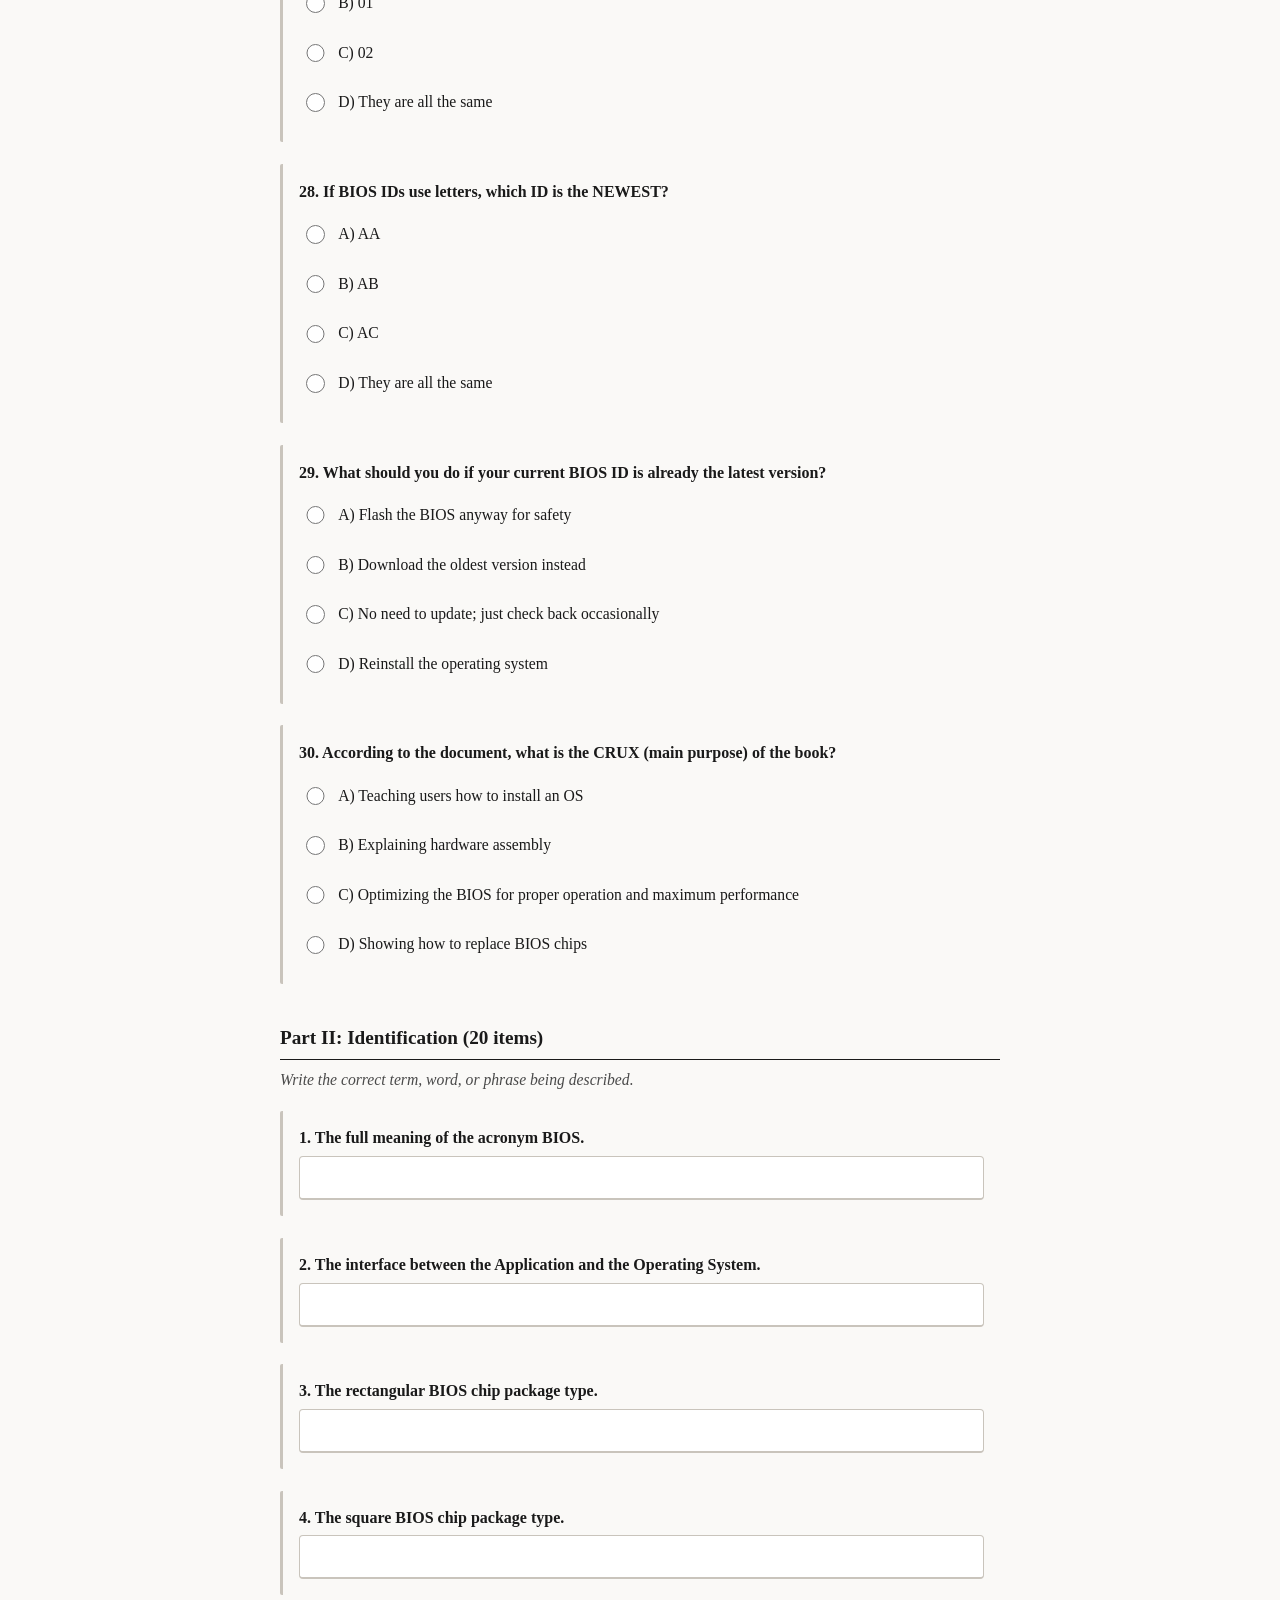
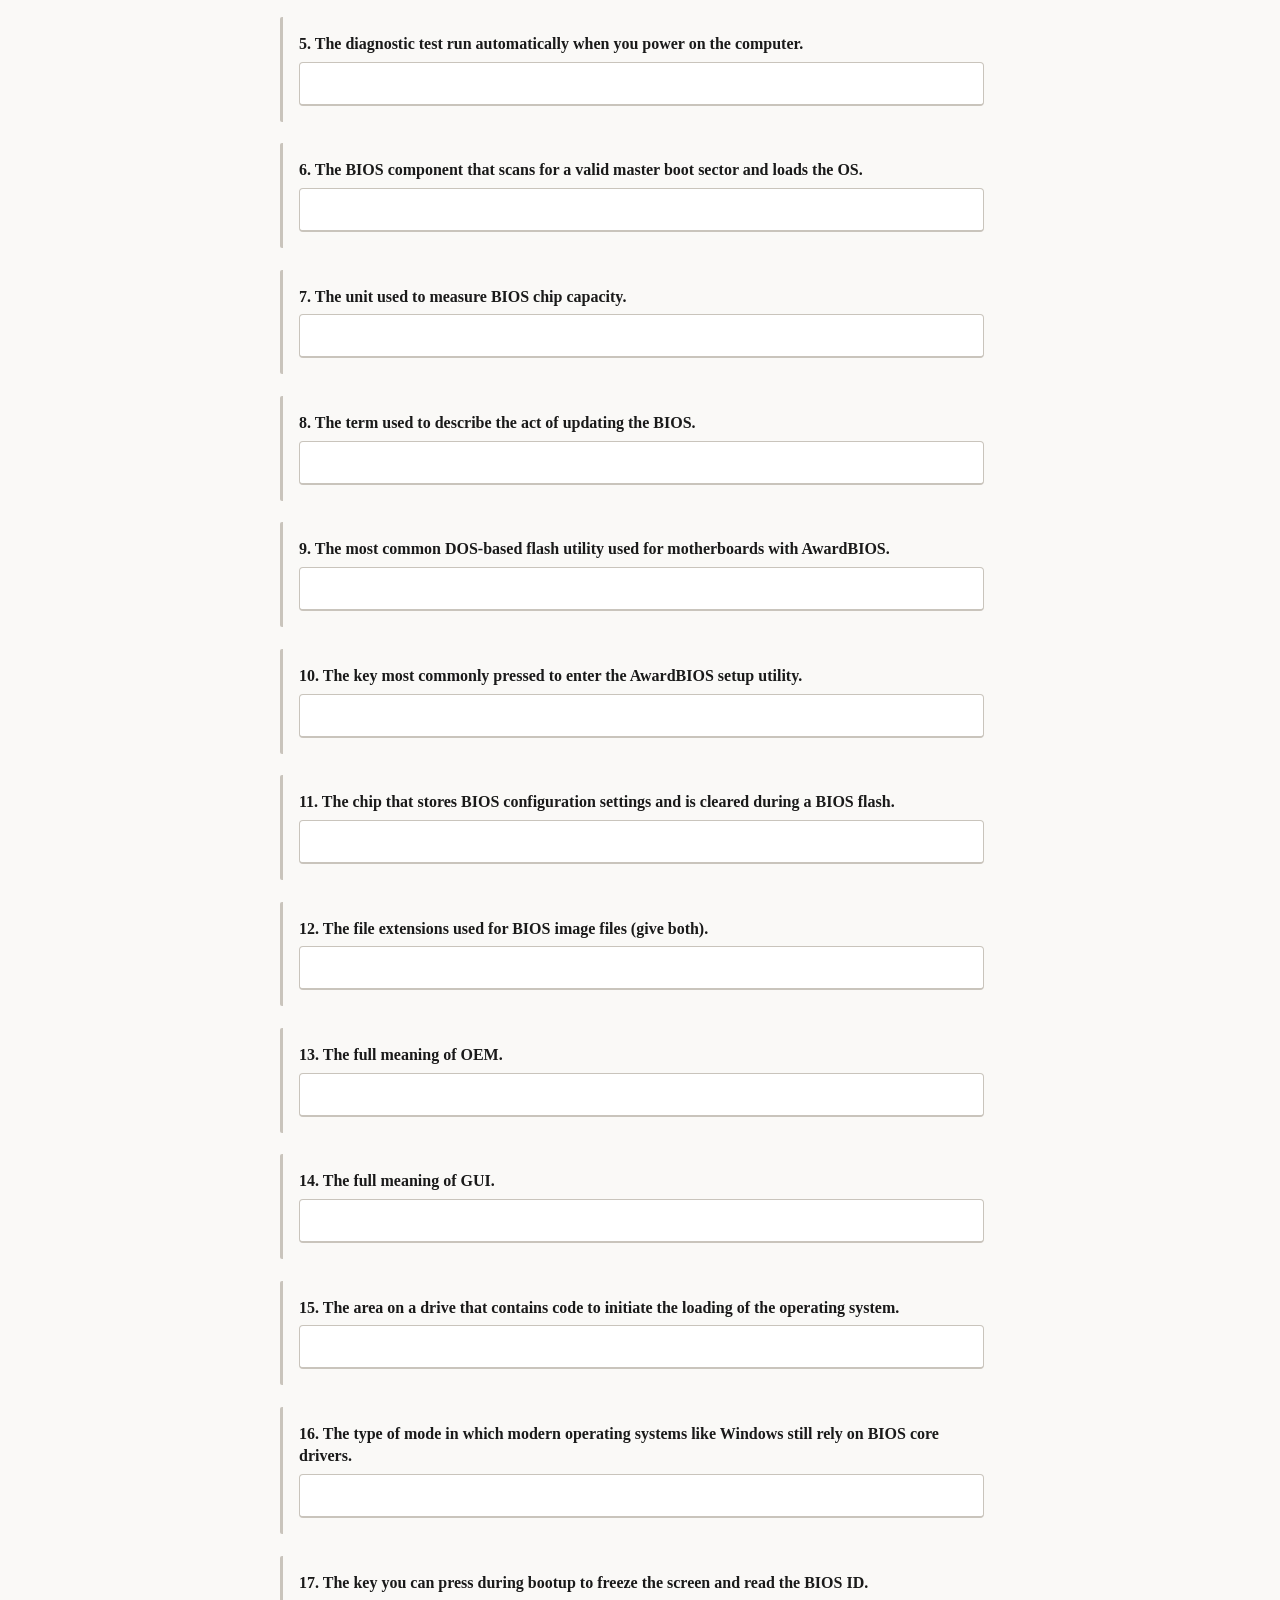
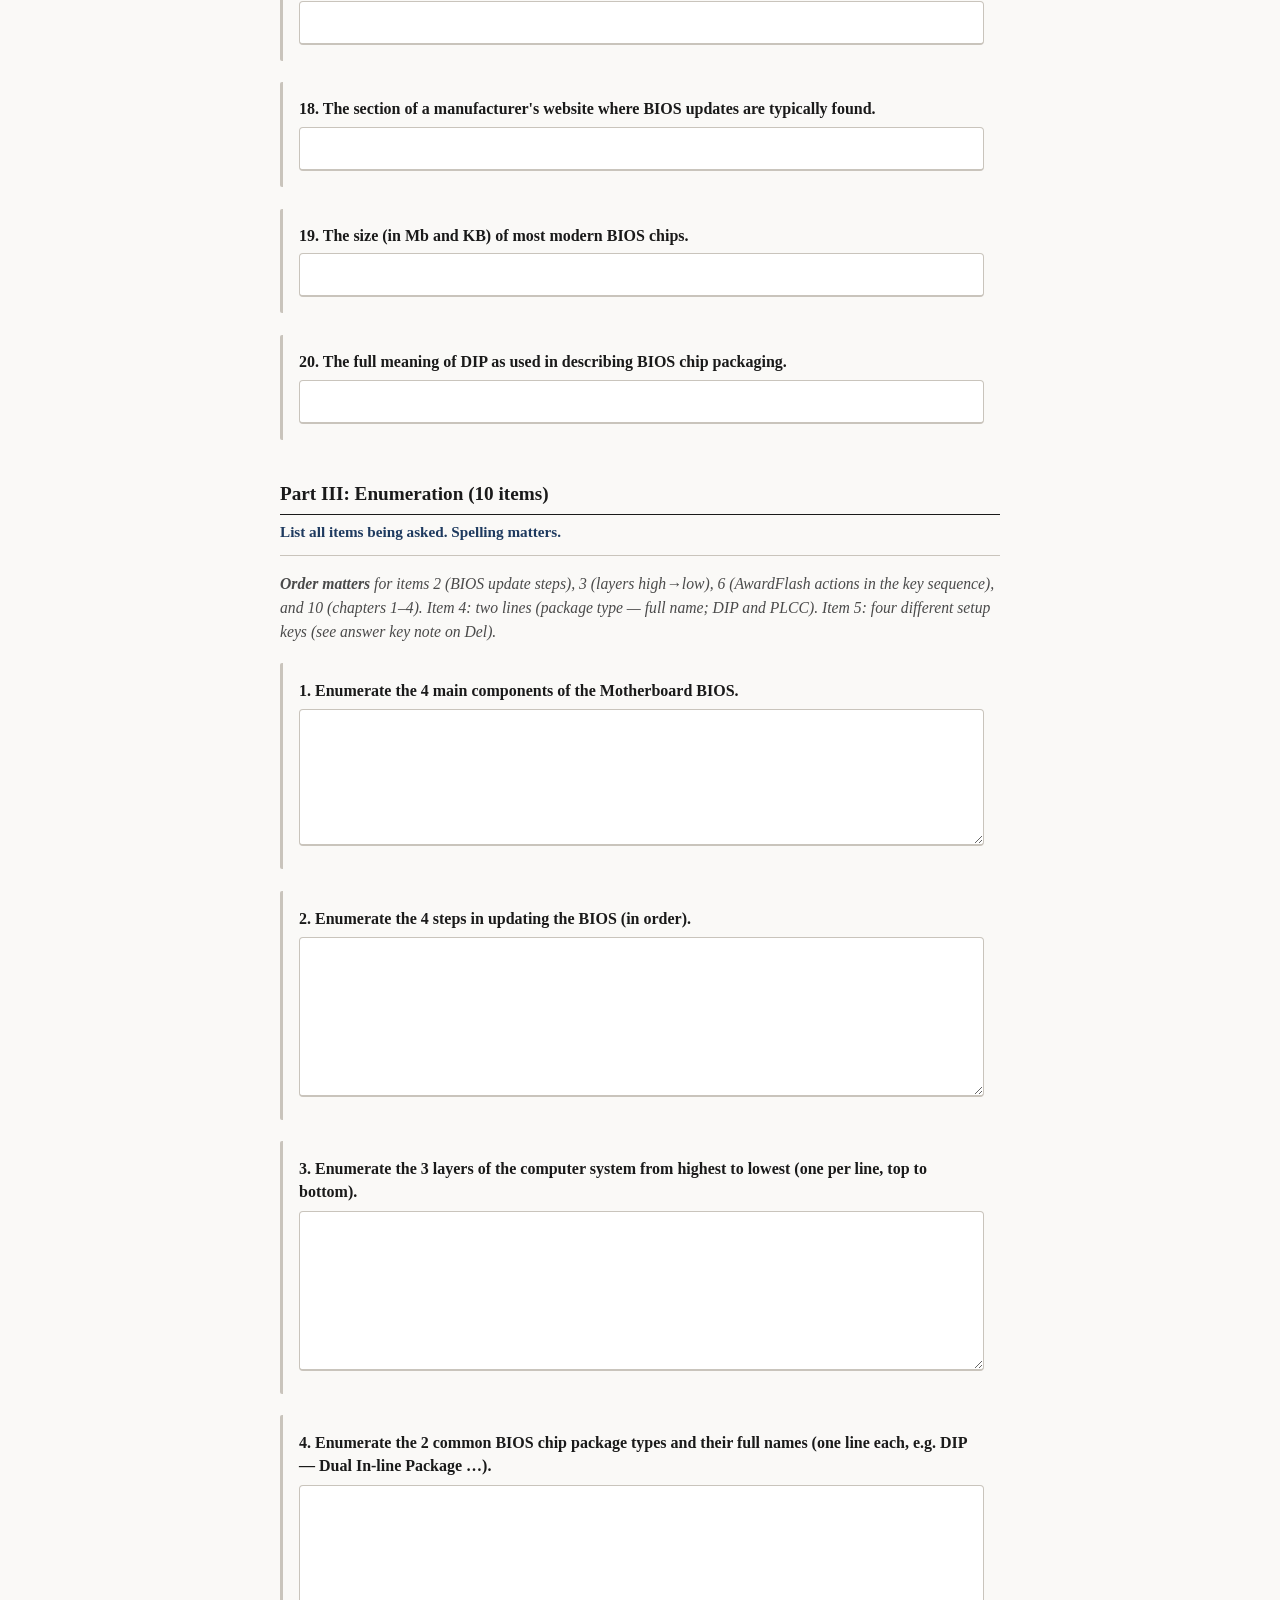
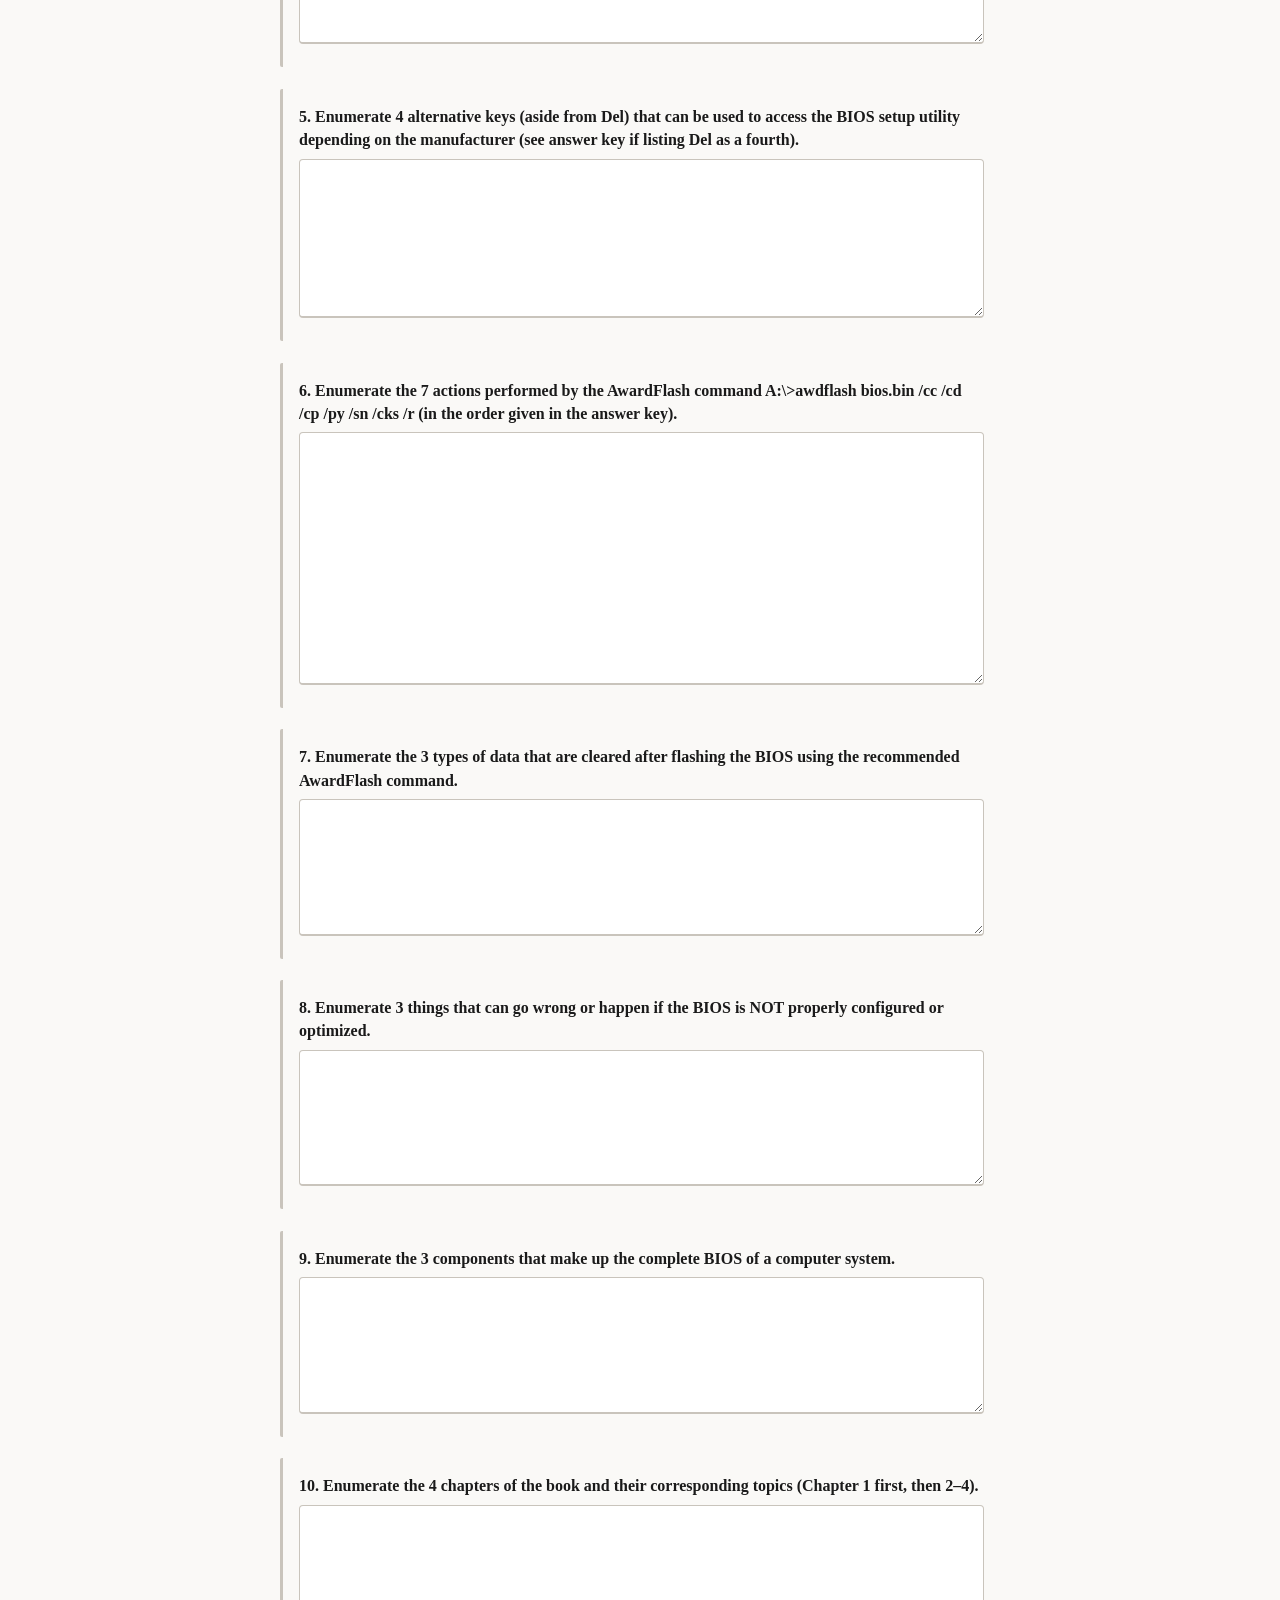
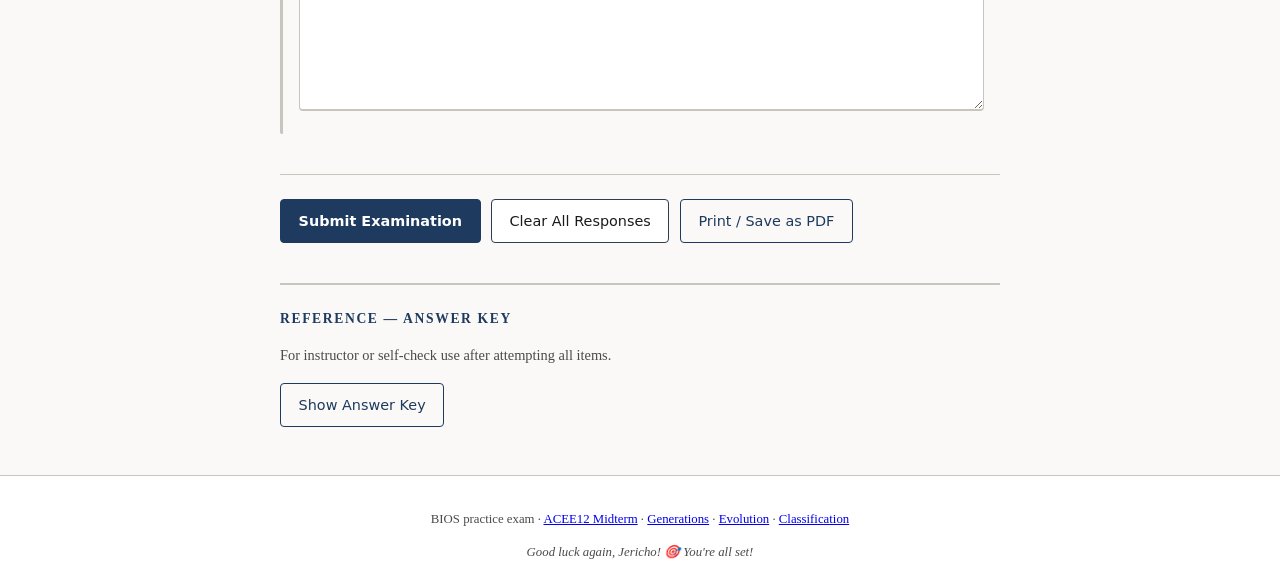
==== commit 8b102721: "Add files via upload" ====
--- a/bios.html
+++ b/bios.html
@@ -4,7 +4,7 @@
   <meta charset="UTF-8" />
   <meta name="viewport" content="width=device-width, initial-scale=1.0, viewport-fit=cover" />
   <meta name="theme-color" content="#1e3a5f" />
-  <title>BIOS — Practice Exam (30 MC + 20 ID)</title>
+  <title>BIOS — Practice Exam (30 MC + 20 ID + 10 Enumeration)</title>
   <link rel="stylesheet" href="styles.css" />
 </head>
 <body>
@@ -12,8 +12,8 @@
     <div class="header-inner">
       <p class="course-code">System firmware</p>
       <p class="subtitle">Practice examination</p>
-      <h1 class="exam-title">📝 BIOS — Multiple Choice &amp; Identification</h1>
-      <p class="instructions-lead">Part I: 30 items, choose the best answer. Part II: 20 identification items. Highlights update as you answer.</p>
+      <h1 class="exam-title">📋 BIOS — Multiple Choice, Identification &amp; Enumeration</h1>
+      <p class="instructions-lead">Part I: 30 multiple choice. Part II: 20 identification. Part III: 10 enumeration items (one line per bullet where noted; order matters for items 2, 3, 6, and 10). Green and red highlights update as you answer.</p>
     </div>
   </header>
 
@@ -49,6 +49,14 @@
         <div id="id-container" class="questions identification"></div>
       </section>
 
+      <section class="exam-part enumeration-block" aria-labelledby="bios-enum-heading">
+        <h2 id="bios-enum-heading" class="part-title">Part III: Enumeration (10 items)</h2>
+        <p class="enumeration-subtitle">List all items being asked. Spelling matters.</p>
+        <hr class="enum-rule" />
+        <p class="part-direction"><strong>Order matters</strong> for items 2 (BIOS update steps), 3 (layers high→low), 6 (AwardFlash actions in the key sequence), and 10 (chapters 1–4). Item 4: two lines (package type — full name; DIP and PLCC). Item 5: four different setup keys (see answer key note on Del).</p>
+        <div id="enum-container" class="questions enumeration-inputs"></div>
+      </section>
+
       <div class="actions">
         <button type="submit" class="btn btn-primary">Submit Examination</button>
         <button type="button" class="btn btn-secondary" id="btn-reset">Clear All Responses</button>
@@ -78,6 +86,7 @@
       <a href="evolution.html">Evolution</a> &middot;
       <a href="classification.html">Classification</a>
     </p>
+    <p class="footer-note">Good luck again, Jericho! 🎯 You're all set!</p>
   </footer>
 
   <script src="exam-bios.js"></script>
--- a/styles.css
+++ b/styles.css
@@ -176,7 +176,8 @@
 }
 
 .mc-item,
-.id-item {
+.id-item,
+.enum-item {
   padding: 1rem 1rem 1rem 0;
   border-left: 3px solid var(--rule);
   padding-left: 1rem;
@@ -184,8 +185,34 @@
   transition: box-shadow 0.35s ease, border-left-color 0.35s ease, background-color 0.35s ease;
 }
 
+.enumeration-subtitle {
+  margin: 0.25rem 0 0.75rem;
+  font-size: 0.95rem;
+  font-weight: 600;
+  color: var(--accent);
+}
+
+.enum-rule {
+  border: none;
+  border-top: 1px solid var(--rule);
+  margin: 0.75rem 0 1rem;
+}
+
+.footer-note {
+  margin: 0.75rem 0 0;
+  font-style: italic;
+  color: var(--muted);
+}
+
+.part-title .enum-count {
+  font-size: 0.88em;
+  font-weight: 600;
+  color: var(--muted);
+}
+
 .mc-item.answer-correct,
-.id-item.answer-correct {
+.id-item.answer-correct,
+.enum-item.answer-correct {
   border-left-color: #2e7d32;
   background-color: rgba(46, 125, 50, 0.06);
   box-shadow:
@@ -196,7 +223,8 @@
 }
 
 .mc-item.answer-incorrect,
-.id-item.answer-incorrect {
+.id-item.answer-incorrect,
+.enum-item.answer-incorrect {
   border-left-color: #c62828;
   background-color: rgba(198, 40, 40, 0.06);
   box-shadow:
@@ -309,6 +337,34 @@
   outline-offset: 0;
 }
 
+.enumeration-inputs .enum-item label {
+  display: block;
+  font-weight: 600;
+  margin-bottom: 0.45rem;
+  overflow-wrap: break-word;
+  line-height: 1.45;
+}
+
+.enumeration-inputs .enum-item textarea {
+  width: 100%;
+  max-width: 100%;
+  min-height: 6.5rem;
+  font-family: inherit;
+  font-size: 1rem;
+  padding: 0.55rem 0.65rem;
+  border: 1px solid var(--rule);
+  border-bottom-width: 2px;
+  border-radius: 4px;
+  background: #fff;
+  resize: vertical;
+  line-height: 1.45;
+}
+
+.enumeration-inputs .enum-item textarea:focus {
+  outline: 2px solid var(--accent);
+  outline-offset: 0;
+}
+
 .actions {
   display: flex;
   flex-wrap: wrap;
@@ -486,14 +542,21 @@
   }
 
   .mc-item,
-  .id-item {
+  .id-item,
+  .enum-item {
     padding-left: 0.75rem;
     padding-right: 0;
     margin-inline: 0;
   }
 
+  .enumeration-inputs .enum-item textarea {
+    font-size: 16px;
+    min-height: 7rem;
+  }
+
   .mc-item.answer-correct,
-  .id-item.answer-correct {
+  .id-item.answer-correct,
+  .enum-item.answer-correct {
     animation: none;
     box-shadow:
       0 0 0 1px rgba(46, 125, 50, 0.35),
@@ -501,7 +564,8 @@
   }
 
   .mc-item.answer-incorrect,
-  .id-item.answer-incorrect {
+  .id-item.answer-incorrect,
+  .enum-item.answer-incorrect {
     animation: none;
     box-shadow:
       0 0 0 1px rgba(198, 40, 40, 0.4),
@@ -545,14 +609,17 @@
 
 @media (prefers-reduced-motion: reduce) {
   .mc-item,
-  .id-item {
+  .id-item,
+  .enum-item {
     transition: none;
   }
 
   .mc-item.answer-correct,
   .id-item.answer-correct,
+  .enum-item.answer-correct,
   .mc-item.answer-incorrect,
-  .id-item.answer-incorrect {
+  .id-item.answer-incorrect,
+  .enum-item.answer-incorrect {
     animation: none;
   }
 }
@@ -574,20 +641,24 @@
 
   .mc-item.answer-correct,
   .id-item.answer-correct,
+  .enum-item.answer-correct,
   .mc-item.answer-incorrect,
-  .id-item.answer-incorrect {
+  .id-item.answer-incorrect,
+  .enum-item.answer-incorrect {
     animation: none;
     box-shadow: none;
   }
 
   .mc-item.answer-correct,
-  .id-item.answer-correct {
+  .id-item.answer-correct,
+  .enum-item.answer-correct {
     border-left: 4px solid #2e7d32;
     background: rgba(46, 125, 50, 0.08);
   }
 
   .mc-item.answer-incorrect,
-  .id-item.answer-incorrect {
+  .id-item.answer-incorrect,
+  .enum-item.answer-incorrect {
     border-left: 4px solid #c62828;
     background: rgba(198, 40, 40, 0.08);
   }
